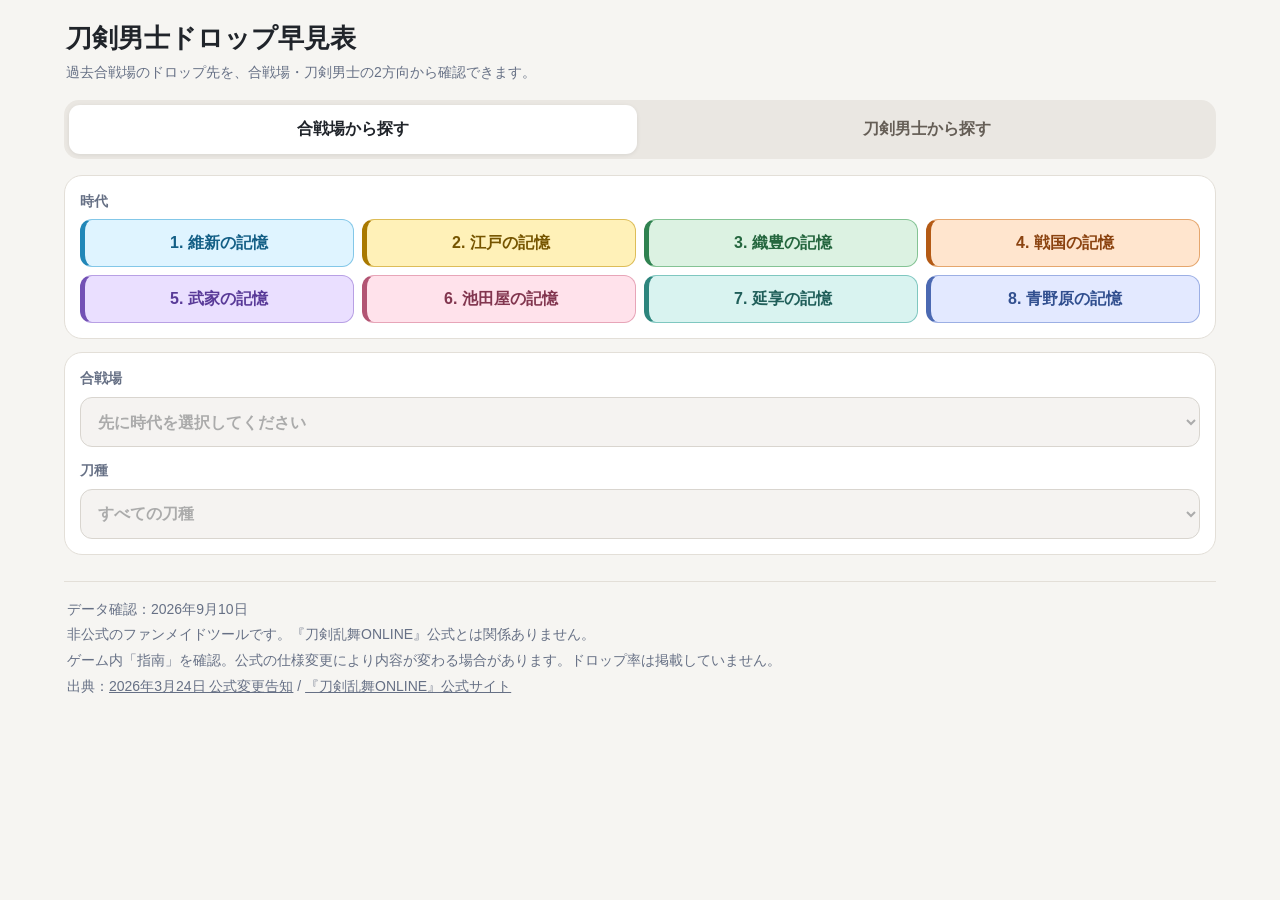
==== preview.html @ d41ab693 "公開版 preview.html を追加" ====
<!doctype html><html lang="ja"><head><meta charset="utf-8"><meta name="viewport" content="width=device-width,initial-scale=1">
<meta name="description" content="『刀剣乱舞ONLINE』過去合戦場の刀剣男士ドロップを確認する非公式ファンメイド早見表">
<title>刀剣男士ドロップ早見表</title><style>
:root{
  --bg:#f6f5f2;
  --panel:#ffffff;
  --text:#20242a;
  --muted:#667085;
  --line:#e3dfd8;
  --accent:#51473d;
  --soft:#efebe6;

  --normal-bg:#edf4f8;
  --normal-text:#24536d;
  --boss-bg:#f8eee8;
  --boss-text:#81452a;
  --kebiishi-bg:#efe5f6;
  --kebiishi-text:#663a7a;

  --radius:18px;
}

/* 合戦場 面別カラー */
.area-1{--area-bg:#dff4ff;--area-border:#83c7e8;--area-text:#145f86;--area-accent:#2187b8}
.area-2{--area-bg:#fff1b8;--area-border:#ddbd58;--area-text:#765500;--area-accent:#a97900}
.area-3{--area-bg:#dcf2e2;--area-border:#84c394;--area-text:#24663e;--area-accent:#2f8250}
.area-4{--area-bg:#ffe5ce;--area-border:#e5a66d;--area-text:#8b4310;--area-accent:#b45a15}
.area-5{--area-bg:#eadfff;--area-border:#b8a0e4;--area-text:#593a98;--area-accent:#7351b5}
.area-6{--area-bg:#ffe2eb;--area-border:#e7a5b8;--area-text:#82364f;--area-accent:#b25473}
.area-7{--area-bg:#d9f3f0;--area-border:#7fc7c0;--area-text:#205f5a;--area-accent:#2d857d}
.area-8{--area-bg:#e3e9ff;--area-border:#9cafe4;--area-text:#314f8f;--area-accent:#4b69b2}

*{box-sizing:border-box}
html{background:var(--bg)}
body{
  margin:0;
  background:var(--bg);
  color:var(--text);
  font-family:-apple-system,BlinkMacSystemFont,"Segoe UI","Hiragino Sans","Yu Gothic UI","Yu Gothic",Meiryo,sans-serif;
  font-size:16px;
  line-height:1.55;
}
button,select{font:inherit}
button{touch-action:manipulation}

.wrap{max-width:1180px;margin:0 auto;padding:18px 14px 48px}
header{padding:4px 2px 16px}
h1{font-size:1.65rem;line-height:1.25;margin:0 0 7px}
.sub{margin:0;color:var(--muted);font-size:14px}

.draft{
  margin:14px 0;
  padding:11px 13px;
  background:#fff5d9;
  color:#654d12;
  border-radius:13px;
  font-size:14px;
  font-weight:800;
}

.tabs{
  display:grid;
  grid-template-columns:1fr 1fr;
  gap:7px;
  background:#eae7e2;
  padding:5px;
  border-radius:15px;
  position:sticky;
  top:7px;
  z-index:10;
}
.tab{
  min-height:49px;
  border:0;
  border-radius:11px;
  background:transparent;
  color:#655e56;
  font-weight:900;
  cursor:pointer;
}
.tab.active{background:#fff;color:var(--text);box-shadow:0 1px 4px rgba(0,0,0,.08)}

.panel{display:none;margin-top:16px}
.panel.active{display:block}

.box{
  background:var(--panel);
  border:1px solid var(--line);
  border-radius:var(--radius);
  padding:15px;
  margin-bottom:13px;
}

.label{
  display:block;
  color:var(--muted);
  font-size:14px;
  font-weight:900;
  margin-bottom:7px;
}
.field+.field{margin-top:13px}

select{
  width:100%;
  min-height:50px;
  border:1px solid #c9c4bc;
  border-radius:12px;
  background:#fff;
  color:var(--text);
  padding:0 13px;
  font-size:16px;
  font-weight:750;
}
select:disabled{background:#f1efec;color:#888}
.battlefield-select[class*="area-"]{
  background:var(--area-bg);
  border-color:var(--area-border);
  color:var(--area-text);
  box-shadow:inset 4px 0 0 var(--area-accent);
}

.era-buttons{
  display:grid;
  grid-template-columns:repeat(4,minmax(0,1fr));
  gap:8px;
}
.era{
  min-height:48px;
  border:1px solid var(--area-border);
  border-left:5px solid var(--area-accent);
  border-radius:12px;
  background:var(--area-bg);
  color:var(--area-text);
  font-weight:900;
  cursor:pointer;
}
.era.active{
  outline:2px solid var(--area-accent);
  outline-offset:1px;
  box-shadow:0 2px 6px rgba(0,0,0,.10);
}

.result-title{
  display:flex;
  align-items:center;
  flex-wrap:wrap;
  gap:8px;
  font-size:18px;
  margin:0 0 10px;
}
.meta{display:flex;gap:6px;flex-wrap:wrap;margin-bottom:12px}

.pill,.tag,.battle-id{
  display:inline-flex;
  align-items:center;
  min-height:28px;
  padding:3px 9px;
  border-radius:999px;
  font-size:14px;
  font-weight:900;
}
.pill{background:var(--soft);color:#4e4841}
.tag.normal{background:var(--normal-bg);color:var(--normal-text)}
.tag.boss{background:var(--boss-bg);color:var(--boss-text)}
.tag.kebiishi{background:var(--kebiishi-bg);color:var(--kebiishi-text)}
.battle-id{
  background:var(--area-bg);
  border:1px solid var(--area-border);
  color:var(--area-text);
  line-height:1;
}

.area-panel{
  background:linear-gradient(180deg,var(--area-bg) 0,var(--area-bg) 54px,#fff 150px);
  border-color:var(--area-border);
  border-left:6px solid var(--area-accent);
}

.cards{
  display:grid;
  grid-template-columns:repeat(6,minmax(0,1fr));
  gap:8px;
}
.card{
  background:#fff;
  border:1px solid var(--line);
  border-radius:12px;
  padding:10px 11px;
  min-width:0;
}
.area-card{
  background:var(--area-bg);
  border-color:var(--area-border);
  border-left:5px solid var(--area-accent);
}
.card-head{display:block}
.name{
  font-size:15px;
  font-weight:900;
  line-height:1.35;
  overflow-wrap:anywhere;
}
.type{
  font-size:14px;
  color:var(--muted);
  margin-top:4px;
  white-space:normal;
  line-height:1.35;
}
.area-card .type{color:var(--area-text)}
.location-title{
  display:flex;
  align-items:flex-start;
  gap:7px;
}
.location-name{
  min-width:0;
  padding-top:2px;
}
.tags{display:flex;flex-wrap:wrap;gap:5px;margin-top:8px}

.empty{
  padding:22px 10px;
  text-align:center;
  color:var(--muted);
  background:#faf9f7;
  border-radius:13px;
  font-size:14px;
}

.kebiishi-box{
  margin-top:14px;
  border:1px solid #e0d5e7;
  border-radius:14px;
  overflow:hidden;
  background:#fbf9fc;
}
.kebiishi-toggle{
  width:100%;
  min-height:50px;
  border:0;
  background:#f3edf7;
  color:var(--kebiishi-text);
  padding:12px 14px;
  font-size:14px;
  font-weight:900;
  text-align:left;
  display:flex;
  justify-content:space-between;
  align-items:center;
  cursor:pointer;
}
.kebiishi-toggle::after{content:"＋";font-size:1.1rem}
.kebiishi-toggle[aria-expanded="true"]::after{content:"－"}
.kebiishi-content{display:none;padding:11px}
.kebiishi-content.open{display:block}
.quick-note{font-size:14px;color:var(--muted);margin:0 0 10px}

footer{
  border-top:1px solid var(--line);
  margin-top:26px;
  padding:17px 3px 0;
  color:var(--muted);
  font-size:14px;
}
footer a{color:inherit}
footer div+div{margin-top:4px}

@media(max-width:980px){
  .era-buttons{grid-template-columns:repeat(2,minmax(0,1fr))}
  .cards{grid-template-columns:repeat(4,minmax(0,1fr))}
}
@media(max-width:720px){
  .cards{grid-template-columns:repeat(3,minmax(0,1fr))}
}
@media(max-width:500px){
  .wrap{padding:13px 11px 36px}
  h1{font-size:1.42rem}
  .era-buttons{grid-template-columns:repeat(2,minmax(0,1fr))}
  .cards{grid-template-columns:repeat(2,minmax(0,1fr));gap:7px}
  .card{padding:9px}
  .name{font-size:14px}
  .type{font-size:14px}
}
</style></head><body>
<main class="wrap"><header><h1>刀剣男士ドロップ早見表</h1><p class="sub">過去合戦場のドロップ先を、合戦場・刀剣男士の2方向から確認できます。</p></header>
<nav class="tabs" aria-label="検索方法"><button class="tab active" type="button" data-tab="battle">合戦場から探す</button><button class="tab" type="button" data-tab="touken">刀剣男士から探す</button></nav>
<section id="battle" class="panel active"><div class="box"><span class="label">時代</span><div class="era-buttons" id="eraButtons"></div></div>
<div class="box"><div class="field"><label class="label" for="battlefieldSelect">合戦場</label><select id="battlefieldSelect" disabled><option>先に時代を選択してください</option></select></div>
<div class="field"><label class="label" for="battleType">刀種</label><select id="battleType" disabled><option value="">すべての刀種</option></select></div></div><div id="battleResult"></div></section>
<section id="touken" class="panel"><div class="box"><div class="field"><label class="label" for="toukenType">刀種</label><select id="toukenType"></select></div>
<div class="field"><label class="label" for="toukenSelect">刀剣男士</label><select id="toukenSelect"></select></div></div><div id="toukenResult"></div></section>
<footer><div id="verifiedAt">データ確認：2026年9月10日</div><div>非公式のファンメイドツールです。『刀剣乱舞ONLINE』公式とは関係ありません。</div>
<div>ゲーム内「指南」を確認。公式の仕様変更により内容が変わる場合があります。ドロップ率は掲載していません。</div>
<div>出典：<a href="https://www.toukenranbu.jp/game-topics/4798/" target="_blank" rel="noopener">2026年3月24日 公式変更告知</a> /
<a href="https://www.toukenranbu.jp/" target="_blank" rel="noopener">『刀剣乱舞ONLINE』公式サイト</a></div></footer></main><script>window.__EMBED_DATA__={
  "meta": {
    "version": "2026-03-24-release",
    "verifiedAt": "2026年9月10日",
    "status": "公開版",
    "notice": "2026年3月24日の変更後データをゲーム内「指南」で確認済みです。"
  },
  "eras": [
    {
      "id": 1,
      "name": "維新の記憶"
    },
    {
      "id": 2,
      "name": "江戸の記憶"
    },
    {
      "id": 3,
      "name": "織豊の記憶"
    },
    {
      "id": 4,
      "name": "戦国の記憶"
    },
    {
      "id": 5,
      "name": "武家の記憶"
    },
    {
      "id": 6,
      "name": "池田屋の記憶"
    },
    {
      "id": 7,
      "name": "延享の記憶"
    },
    {
      "id": 8,
      "name": "青野原の記憶"
    }
  ],
  "battlefields": [
    {
      "id": "1-1",
      "era": 1,
      "name": "函館",
      "kebiishiEligible": false
    },
    {
      "id": "1-2",
      "era": 1,
      "name": "会津",
      "kebiishiEligible": true
    },
    {
      "id": "1-3",
      "era": 1,
      "name": "宇都宮",
      "kebiishiEligible": true
    },
    {
      "id": "1-4",
      "era": 1,
      "name": "鳥羽",
      "kebiishiEligible": true
    },
    {
      "id": "2-1",
      "era": 2,
      "name": "鳥羽",
      "kebiishiEligible": true
    },
    {
      "id": "2-2",
      "era": 2,
      "name": "江戸",
      "kebiishiEligible": true
    },
    {
      "id": "2-3",
      "era": 2,
      "name": "江戸（元禄）",
      "kebiishiEligible": true
    },
    {
      "id": "2-4",
      "era": 2,
      "name": "大阪（大阪冬の陣）",
      "kebiishiEligible": true
    },
    {
      "id": "3-1",
      "era": 3,
      "name": "関ヶ原",
      "kebiishiEligible": true
    },
    {
      "id": "3-2",
      "era": 3,
      "name": "本能寺",
      "kebiishiEligible": true
    },
    {
      "id": "3-3",
      "era": 3,
      "name": "越前",
      "kebiishiEligible": true
    },
    {
      "id": "3-4",
      "era": 3,
      "name": "安土",
      "kebiishiEligible": true
    },
    {
      "id": "4-1",
      "era": 4,
      "name": "長篠",
      "kebiishiEligible": true
    },
    {
      "id": "4-2",
      "era": 4,
      "name": "三方ヶ原",
      "kebiishiEligible": true
    },
    {
      "id": "4-3",
      "era": 4,
      "name": "桶狭間",
      "kebiishiEligible": true
    },
    {
      "id": "4-4",
      "era": 4,
      "name": "京都（西陣）",
      "kebiishiEligible": true
    },
    {
      "id": "5-1",
      "era": 5,
      "name": "鎌倉（元弘の乱）",
      "kebiishiEligible": true
    },
    {
      "id": "5-2",
      "era": 5,
      "name": "博多湾（元寇）",
      "kebiishiEligible": true
    },
    {
      "id": "5-3",
      "era": 5,
      "name": "墨俣（承久の乱）",
      "kebiishiEligible": true
    },
    {
      "id": "5-4",
      "era": 5,
      "name": "厚樫山（阿津賀志山の戦い）",
      "kebiishiEligible": true
    },
    {
      "id": "6-1",
      "era": 6,
      "name": "京都（市中）",
      "kebiishiEligible": true
    },
    {
      "id": "6-2",
      "era": 6,
      "name": "京都（三条大橋）",
      "kebiishiEligible": true
    },
    {
      "id": "6-3",
      "era": 6,
      "name": "京都（池田屋二階）",
      "kebiishiEligible": true
    },
    {
      "id": "6-4",
      "era": 6,
      "name": "京都（池田屋一階）",
      "kebiishiEligible": true
    },
    {
      "id": "7-1",
      "era": 7,
      "name": "江戸（新橋）",
      "kebiishiEligible": true
    },
    {
      "id": "7-2",
      "era": 7,
      "name": "江戸（白金台）",
      "kebiishiEligible": true
    },
    {
      "id": "7-3",
      "era": 7,
      "name": "江戸（江戸城下）",
      "kebiishiEligible": true
    },
    {
      "id": "7-4",
      "era": 7,
      "name": "江戸（江戸城内）",
      "kebiishiEligible": true
    },
    {
      "id": "8-1",
      "era": 8,
      "name": "京都（阿弥陀ヶ峰）",
      "kebiishiEligible": true
    },
    {
      "id": "8-2",
      "era": 8,
      "name": "信濃（上田城）",
      "kebiishiEligible": true
    },
    {
      "id": "8-3",
      "era": 8,
      "name": "美濃（青野原）",
      "kebiishiEligible": true
    },
    {
      "id": "8-4",
      "era": 8,
      "name": "京都（五条）",
      "kebiishiEligible": true
    }
  ],
  "touken": [
    {
      "id": "t003",
      "album": 3,
      "name": "三日月宗近",
      "type": "太刀"
    },
    {
      "id": "t005",
      "album": 5,
      "name": "小狐丸",
      "type": "太刀"
    },
    {
      "id": "t007",
      "album": 7,
      "name": "石切丸",
      "type": "大太刀"
    },
    {
      "id": "t009",
      "album": 9,
      "name": "岩融",
      "type": "薙刀"
    },
    {
      "id": "t011",
      "album": 11,
      "name": "今剣",
      "type": "短刀"
    },
    {
      "id": "t013",
      "album": 13,
      "name": "大典太光世",
      "type": "太刀"
    },
    {
      "id": "t015",
      "album": 15,
      "name": "ソハヤノツルキ",
      "type": "太刀"
    },
    {
      "id": "t017",
      "album": 17,
      "name": "数珠丸恒次",
      "type": "太刀"
    },
    {
      "id": "t019",
      "album": 19,
      "name": "にっかり青江",
      "type": "脇差"
    },
    {
      "id": "t021",
      "album": 21,
      "name": "鬼丸国綱",
      "type": "太刀"
    },
    {
      "id": "t023",
      "album": 23,
      "name": "鳴狐",
      "type": "打刀"
    },
    {
      "id": "t025",
      "album": 25,
      "name": "一期一振",
      "type": "太刀"
    },
    {
      "id": "t027",
      "album": 27,
      "name": "鯰尾藤四郎",
      "type": "脇差"
    },
    {
      "id": "t029",
      "album": 29,
      "name": "骨喰藤四郎",
      "type": "脇差"
    },
    {
      "id": "t031",
      "album": 31,
      "name": "平野藤四郎",
      "type": "短刀"
    },
    {
      "id": "t033",
      "album": 33,
      "name": "厚藤四郎",
      "type": "短刀"
    },
    {
      "id": "t035",
      "album": 35,
      "name": "後藤藤四郎",
      "type": "短刀"
    },
    {
      "id": "t037",
      "album": 37,
      "name": "信濃藤四郎",
      "type": "短刀"
    },
    {
      "id": "t039",
      "album": 39,
      "name": "前田藤四郎",
      "type": "短刀"
    },
    {
      "id": "t041",
      "album": 41,
      "name": "秋田藤四郎",
      "type": "短刀"
    },
    {
      "id": "t043",
      "album": 43,
      "name": "博多藤四郎",
      "type": "短刀"
    },
    {
      "id": "t045",
      "album": 45,
      "name": "乱藤四郎",
      "type": "短刀"
    },
    {
      "id": "t047",
      "album": 47,
      "name": "五虎退",
      "type": "短刀"
    },
    {
      "id": "t049",
      "album": 49,
      "name": "薬研藤四郎",
      "type": "短刀"
    },
    {
      "id": "t051",
      "album": 51,
      "name": "包丁藤四郎",
      "type": "短刀"
    },
    {
      "id": "t053",
      "album": 53,
      "name": "大包平",
      "type": "太刀"
    },
    {
      "id": "t055",
      "album": 55,
      "name": "鶯丸",
      "type": "太刀"
    },
    {
      "id": "t057",
      "album": 57,
      "name": "明石国行",
      "type": "太刀"
    },
    {
      "id": "t059",
      "album": 59,
      "name": "蛍丸",
      "type": "大太刀"
    },
    {
      "id": "t061",
      "album": 61,
      "name": "愛染国俊",
      "type": "短刀"
    },
    {
      "id": "t063",
      "album": 63,
      "name": "千子村正",
      "type": "打刀"
    },
    {
      "id": "t065",
      "album": 65,
      "name": "蜻蛉切",
      "type": "槍"
    },
    {
      "id": "t067",
      "album": 67,
      "name": "物吉貞宗",
      "type": "脇差"
    },
    {
      "id": "t069",
      "album": 69,
      "name": "太鼓鐘貞宗",
      "type": "短刀"
    },
    {
      "id": "t071",
      "album": 71,
      "name": "亀甲貞宗",
      "type": "打刀"
    },
    {
      "id": "t073",
      "album": 73,
      "name": "燭台切光忠",
      "type": "太刀"
    },
    {
      "id": "t075",
      "album": 75,
      "name": "大般若長光",
      "type": "太刀"
    },
    {
      "id": "t077",
      "album": 77,
      "name": "小竜景光",
      "type": "太刀"
    },
    {
      "id": "t079",
      "album": 79,
      "name": "江雪左文字",
      "type": "太刀"
    },
    {
      "id": "t081",
      "album": 81,
      "name": "宗三左文字",
      "type": "打刀"
    },
    {
      "id": "t083",
      "album": 83,
      "name": "小夜左文字",
      "type": "短刀"
    },
    {
      "id": "t085",
      "album": 85,
      "name": "加州清光",
      "type": "打刀"
    },
    {
      "id": "t087",
      "album": 87,
      "name": "大和守安定",
      "type": "打刀"
    },
    {
      "id": "t089",
      "album": 89,
      "name": "歌仙兼定",
      "type": "打刀"
    },
    {
      "id": "t091",
      "album": 91,
      "name": "和泉守兼定",
      "type": "打刀"
    },
    {
      "id": "t093",
      "album": 93,
      "name": "陸奥守吉行",
      "type": "打刀"
    },
    {
      "id": "t095",
      "album": 95,
      "name": "山姥切国広",
      "type": "打刀"
    },
    {
      "id": "t097",
      "album": 97,
      "name": "山伏国広",
      "type": "太刀"
    },
    {
      "id": "t099",
      "album": 99,
      "name": "堀川国広",
      "type": "脇差"
    },
    {
      "id": "t101",
      "album": 101,
      "name": "蜂須賀虎徹",
      "type": "打刀"
    },
    {
      "id": "t103",
      "album": 103,
      "name": "浦島虎徹",
      "type": "脇差"
    },
    {
      "id": "t105",
      "album": 105,
      "name": "長曽祢虎徹",
      "type": "打刀"
    },
    {
      "id": "t107",
      "album": 107,
      "name": "髭切",
      "type": "太刀"
    },
    {
      "id": "t112",
      "album": 112,
      "name": "膝丸",
      "type": "太刀"
    },
    {
      "id": "t116",
      "album": 116,
      "name": "大倶利伽羅",
      "type": "打刀"
    },
    {
      "id": "t118",
      "album": 118,
      "name": "へし切長谷部",
      "type": "打刀"
    },
    {
      "id": "t120",
      "album": 120,
      "name": "不動行光",
      "type": "短刀"
    },
    {
      "id": "t122",
      "album": 122,
      "name": "獅子王",
      "type": "太刀"
    },
    {
      "id": "t124",
      "album": 124,
      "name": "小烏丸",
      "type": "太刀"
    },
    {
      "id": "t128",
      "album": 128,
      "name": "同田貫正国",
      "type": "打刀"
    },
    {
      "id": "t130",
      "album": 130,
      "name": "鶴丸国永",
      "type": "太刀"
    },
    {
      "id": "t132",
      "album": 132,
      "name": "太郎太刀",
      "type": "大太刀"
    },
    {
      "id": "t134",
      "album": 134,
      "name": "次郎太刀",
      "type": "大太刀"
    },
    {
      "id": "t136",
      "album": 136,
      "name": "日本号",
      "type": "槍"
    },
    {
      "id": "t138",
      "album": 138,
      "name": "御手杵",
      "type": "槍"
    },
    {
      "id": "t140",
      "album": 140,
      "name": "巴形薙刀",
      "type": "薙刀"
    },
    {
      "id": "t142",
      "album": 142,
      "name": "毛利藤四郎",
      "type": "短刀"
    },
    {
      "id": "t144",
      "album": 144,
      "name": "篭手切江",
      "type": "脇差"
    },
    {
      "id": "t146",
      "album": 146,
      "name": "謙信景光",
      "type": "短刀"
    },
    {
      "id": "t148",
      "album": 148,
      "name": "小豆長光",
      "type": "太刀"
    },
    {
      "id": "t150",
      "album": 150,
      "name": "日向正宗",
      "type": "短刀"
    },
    {
      "id": "t152",
      "album": 152,
      "name": "静形薙刀",
      "type": "薙刀"
    },
    {
      "id": "t154",
      "album": 154,
      "name": "南泉一文字",
      "type": "打刀"
    },
    {
      "id": "t156",
      "album": 156,
      "name": "千代金丸",
      "type": "太刀"
    },
    {
      "id": "t160",
      "album": 160,
      "name": "豊前江",
      "type": "打刀"
    },
    {
      "id": "t162",
      "album": 162,
      "name": "祢々切丸",
      "type": "大太刀"
    },
    {
      "id": "t170",
      "album": 170,
      "name": "北谷菜切",
      "type": "短刀"
    },
    {
      "id": "t172",
      "album": 172,
      "name": "桑名江",
      "type": "打刀"
    },
    {
      "id": "t178",
      "album": 178,
      "name": "松井江",
      "type": "打刀"
    },
    {
      "id": "t180",
      "album": 180,
      "name": "山鳥毛",
      "type": "太刀"
    },
    {
      "id": "t186",
      "album": 186,
      "name": "治金丸",
      "type": "脇差"
    },
    {
      "id": "t188",
      "album": 188,
      "name": "日光一文字",
      "type": "太刀"
    },
    {
      "id": "t190",
      "album": 190,
      "name": "太閤左文字",
      "type": "短刀"
    },
    {
      "id": "t194",
      "album": 194,
      "name": "大千鳥十文字槍",
      "type": "槍"
    },
    {
      "id": "t196",
      "album": 196,
      "name": "泛塵",
      "type": "脇差"
    },
    {
      "id": "t202",
      "album": 202,
      "name": "姫鶴一文字",
      "type": "太刀"
    }
  ],
  "drops": [
    {
      "battlefieldId": "1-1",
      "toukenId": "t039",
      "normal": true,
      "boss": true
    },
    {
      "battlefieldId": "1-1",
      "toukenId": "t041",
      "normal": true,
      "boss": true
    },
    {
      "battlefieldId": "1-1",
      "toukenId": "t045",
      "normal": true,
      "boss": true
    },
    {
      "battlefieldId": "1-1",
      "toukenId": "t047",
      "normal": true,
      "boss": true
    },
    {
      "battlefieldId": "1-1",
      "toukenId": "t049",
      "normal": true,
      "boss": true
    },
    {
      "battlefieldId": "1-1",
      "toukenId": "t061",
      "normal": true,
      "boss": true
    },
    {
      "battlefieldId": "1-1",
      "toukenId": "t083",
      "normal": true,
      "boss": true
    },
    {
      "battlefieldId": "1-1",
      "toukenId": "t085",
      "normal": false,
      "boss": true
    },
    {
      "battlefieldId": "1-1",
      "toukenId": "t089",
      "normal": false,
      "boss": true
    },
    {
      "battlefieldId": "1-1",
      "toukenId": "t093",
      "normal": false,
      "boss": true
    },
    {
      "battlefieldId": "1-1",
      "toukenId": "t095",
      "normal": false,
      "boss": true
    },
    {
      "battlefieldId": "1-1",
      "toukenId": "t101",
      "normal": false,
      "boss": true
    },
    {
      "battlefieldId": "1-2",
      "toukenId": "t011",
      "normal": true,
      "boss": true
    },
    {
      "battlefieldId": "1-2",
      "toukenId": "t019",
      "normal": false,
      "boss": true
    },
    {
      "battlefieldId": "1-2",
      "toukenId": "t027",
      "normal": false,
      "boss": true
    },
    {
      "battlefieldId": "1-2",
      "toukenId": "t029",
      "normal": false,
      "boss": true
    },
    {
      "battlefieldId": "1-2",
      "toukenId": "t031",
      "normal": true,
      "boss": true
    },
    {
      "battlefieldId": "1-2",
      "toukenId": "t039",
      "normal": true,
      "boss": true
    },
    {
      "battlefieldId": "1-2",
      "toukenId": "t041",
      "normal": true,
      "boss": true
    },
    {
      "battlefieldId": "1-2",
      "toukenId": "t045",
      "normal": true,
      "boss": true
    },
    {
      "battlefieldId": "1-2",
      "toukenId": "t047",
      "normal": true,
      "boss": true
    },
    {
      "battlefieldId": "1-2",
      "toukenId": "t049",
      "normal": true,
      "boss": true
    },
    {
      "battlefieldId": "1-2",
      "toukenId": "t061",
      "normal": true,
      "boss": true
    },
    {
      "battlefieldId": "1-2",
      "toukenId": "t083",
      "normal": true,
      "boss": true
    },
    {
      "battlefieldId": "1-2",
      "toukenId": "t085",
      "normal": false,
      "boss": true
    },
    {
      "battlefieldId": "1-2",
      "toukenId": "t087",
      "normal": false,
      "boss": true
    },
    {
      "battlefieldId": "1-2",
      "toukenId": "t089",
      "normal": false,
      "boss": true
    },
    {
      "battlefieldId": "1-2",
      "toukenId": "t093",
      "normal": false,
      "boss": true
    },
    {
      "battlefieldId": "1-2",
      "toukenId": "t095",
      "normal": false,
      "boss": true
    },
    {
      "battlefieldId": "1-2",
      "toukenId": "t099",
      "normal": false,
      "boss": true
    },
    {
      "battlefieldId": "1-2",
      "toukenId": "t101",
      "normal": false,
      "boss": true
    },
    {
      "battlefieldId": "1-2",
      "toukenId": "t128",
      "normal": false,
      "boss": true
    },
    {
      "battlefieldId": "1-3",
      "toukenId": "t011",
      "normal": true,
      "boss": true
    },
    {
      "battlefieldId": "1-3",
      "toukenId": "t019",
      "normal": false,
      "boss": true
    },
    {
      "battlefieldId": "1-3",
      "toukenId": "t027",
      "normal": false,
      "boss": true
    },
    {
      "battlefieldId": "1-3",
      "toukenId": "t029",
      "normal": false,
      "boss": true
    },
    {
      "battlefieldId": "1-3",
      "toukenId": "t031",
      "normal": true,
      "boss": true
    },
    {
      "battlefieldId": "1-3",
      "toukenId": "t039",
      "normal": true,
      "boss": true
    },
    {
      "battlefieldId": "1-3",
      "toukenId": "t041",
      "normal": true,
      "boss": true
    },
    {
      "battlefieldId": "1-3",
      "toukenId": "t045",
      "normal": true,
      "boss": true
    },
    {
      "battlefieldId": "1-3",
      "toukenId": "t047",
      "normal": true,
      "boss": true
    },
    {
      "battlefieldId": "1-3",
      "toukenId": "t049",
      "normal": true,
      "boss": true
    },
    {
      "battlefieldId": "1-3",
      "toukenId": "t061",
      "normal": true,
      "boss": true
    },
    {
      "battlefieldId": "1-3",
      "toukenId": "t083",
      "normal": true,
      "boss": true
    },
    {
      "battlefieldId": "1-3",
      "toukenId": "t085",
      "normal": false,
      "boss": true
    },
    {
      "battlefieldId": "1-3",
      "toukenId": "t087",
      "normal": false,
      "boss": true
    },
    {
      "battlefieldId": "1-3",
      "toukenId": "t089",
      "normal": false,
      "boss": true
    },
    {
      "battlefieldId": "1-3",
      "toukenId": "t093",
      "normal": false,
      "boss": true
    },
    {
      "battlefieldId": "1-3",
      "toukenId": "t095",
      "normal": false,
      "boss": true
    },
    {
      "battlefieldId": "1-3",
      "toukenId": "t099",
      "normal": false,
      "boss": true
    },
    {
      "battlefieldId": "1-3",
      "toukenId": "t101",
      "normal": false,
      "boss": true
    },
    {
      "battlefieldId": "1-3",
      "toukenId": "t128",
      "normal": false,
      "boss": true
    },
    {
      "battlefieldId": "1-4",
      "toukenId": "t011",
      "normal": true,
      "boss": true
    },
    {
      "battlefieldId": "1-4",
      "toukenId": "t019",
      "normal": false,
      "boss": true
    },
    {
      "battlefieldId": "1-4",
      "toukenId": "t027",
      "normal": false,
      "boss": true
    },
    {
      "battlefieldId": "1-4",
      "toukenId": "t029",
      "normal": false,
      "boss": true
    },
    {
      "battlefieldId": "1-4",
      "toukenId": "t031",
      "normal": true,
      "boss": true
    },
    {
      "battlefieldId": "1-4",
      "toukenId": "t033",
      "normal": true,
      "boss": true
    },
    {
      "battlefieldId": "1-4",
      "toukenId": "t039",
      "normal": true,
      "boss": true
    },
    {
      "battlefieldId": "1-4",
      "toukenId": "t041",
      "normal": true,
      "boss": true
    },
    {
      "battlefieldId": "1-4",
      "toukenId": "t045",
      "normal": true,
      "boss": true
    },
    {
      "battlefieldId": "1-4",
      "toukenId": "t047",
      "normal": true,
      "boss": true
    },
    {
      "battlefieldId": "1-4",
      "toukenId": "t049",
      "normal": true,
      "boss": true
    },
    {
      "battlefieldId": "1-4",
      "toukenId": "t061",
      "normal": true,
      "boss": true
    },
    {
      "battlefieldId": "1-4",
      "toukenId": "t083",
      "normal": true,
      "boss": true
    },
    {
      "battlefieldId": "1-4",
      "toukenId": "t085",
      "normal": false,
      "boss": true
    },
    {
      "battlefieldId": "1-4",
      "toukenId": "t087",
      "normal": false,
      "boss": true
    },
    {
      "battlefieldId": "1-4",
      "toukenId": "t089",
      "normal": false,
      "boss": true
    },
    {
      "battlefieldId": "1-4",
      "toukenId": "t093",
      "normal": false,
      "boss": true
    },
    {
      "battlefieldId": "1-4",
      "toukenId": "t095",
      "normal": false,
      "boss": true
    },
    {
      "battlefieldId": "1-4",
      "toukenId": "t099",
      "normal": false,
      "boss": true
    },
    {
      "battlefieldId": "1-4",
      "toukenId": "t101",
      "normal": false,
      "boss": true
    },
    {
      "battlefieldId": "1-4",
      "toukenId": "t116",
      "normal": false,
      "boss": true
    },
    {
      "battlefieldId": "1-4",
      "toukenId": "t128",
      "normal": false,
      "boss": true
    },
    {
      "battlefieldId": "2-1",
      "toukenId": "t011",
      "normal": true,
      "boss": true
    },
    {
      "battlefieldId": "2-1",
      "toukenId": "t019",
      "normal": true,
      "boss": true
    },
    {
      "battlefieldId": "2-1",
      "toukenId": "t023",
      "normal": false,
      "boss": true
    },
    {
      "battlefieldId": "2-1",
      "toukenId": "t027",
      "normal": true,
      "boss": true
    },
    {
      "battlefieldId": "2-1",
      "toukenId": "t029",
      "normal": true,
      "boss": true
    },
    {
      "battlefieldId": "2-1",
      "toukenId": "t031",
      "normal": true,
      "boss": true
    },
    {
      "battlefieldId": "2-1",
      "toukenId": "t033",
      "normal": true,
      "boss": true
    },
    {
      "battlefieldId": "2-1",
      "toukenId": "t035",
      "normal": false,
      "boss": true
    },
    {
      "battlefieldId": "2-1",
      "toukenId": "t037",
      "normal": false,
      "boss": true
    },
    {
      "battlefieldId": "2-1",
      "toukenId": "t039",
      "normal": true,
      "boss": false
    },
    {
      "battlefieldId": "2-1",
      "toukenId": "t041",
      "normal": true,
      "boss": false
    },
    {
      "battlefieldId": "2-1",
      "toukenId": "t045",
      "normal": true,
      "boss": false
    },
    {
      "battlefieldId": "2-1",
      "toukenId": "t047",
      "normal": true,
      "boss": false
    },
    {
      "battlefieldId": "2-1",
      "toukenId": "t049",
      "normal": true,
      "boss": false
    },
    {
      "battlefieldId": "2-1",
      "toukenId": "t061",
      "normal": true,
      "boss": false
    },
    {
      "battlefieldId": "2-1",
      "toukenId": "t081",
      "normal": false,
      "boss": true
    },
    {
      "battlefieldId": "2-1",
      "toukenId": "t083",
      "normal": true,
      "boss": false
    },
    {
      "battlefieldId": "2-1",
      "toukenId": "t085",
      "normal": true,
      "boss": true
    },
    {
      "battlefieldId": "2-1",
      "toukenId": "t087",
      "normal": false,
      "boss": true
    },
    {
      "battlefieldId": "2-1",
      "toukenId": "t089",
      "normal": true,
      "boss": true
    },
    {
      "battlefieldId": "2-1",
      "toukenId": "t093",
      "normal": true,
      "boss": true
    },
    {
      "battlefieldId": "2-1",
      "toukenId": "t095",
      "normal": true,
      "boss": true
    },
    {
      "battlefieldId": "2-1",
      "toukenId": "t099",
      "normal": false,
      "boss": true
    },
    {
      "battlefieldId": "2-1",
      "toukenId": "t101",
      "normal": true,
      "boss": true
    },
    {
      "battlefieldId": "2-1",
      "toukenId": "t116",
      "normal": false,
      "boss": true
    },
    {
      "battlefieldId": "2-1",
      "toukenId": "t128",
      "normal": false,
      "boss": true
    },
    {
      "battlefieldId": "2-1",
      "toukenId": "t132",
      "normal": false,
      "boss": true
    },
    {
      "battlefieldId": "2-1",
      "toukenId": "t134",
      "normal": false,
      "boss": true
    },
    {
      "battlefieldId": "2-2",
      "toukenId": "t011",
      "normal": true,
      "boss": true
    },
    {
      "battlefieldId": "2-2",
      "toukenId": "t019",
      "normal": true,
      "boss": true
    },
    {
      "battlefieldId": "2-2",
      "toukenId": "t023",
      "normal": false,
      "boss": true
    },
    {
      "battlefieldId": "2-2",
      "toukenId": "t027",
      "normal": true,
      "boss": true
    },
    {
      "battlefieldId": "2-2",
      "toukenId": "t029",
      "normal": true,
      "boss": true
    },
    {
      "battlefieldId": "2-2",
      "toukenId": "t031",
      "normal": true,
      "boss": true
    },
    {
      "battlefieldId": "2-2",
      "toukenId": "t033",
      "normal": true,
      "boss": true
    },
    {
      "battlefieldId": "2-2",
      "toukenId": "t035",
      "normal": false,
      "boss": true
    },
    {
      "battlefieldId": "2-2",
      "toukenId": "t037",
      "normal": false,
      "boss": true
    },
    {
      "battlefieldId": "2-2",
      "toukenId": "t039",
      "normal": true,
      "boss": false
    },
    {
      "battlefieldId": "2-2",
      "toukenId": "t041",
      "normal": true,
      "boss": false
    },
    {
      "battlefieldId": "2-2",
      "toukenId": "t045",
      "normal": true,
      "boss": false
    },
    {
      "battlefieldId": "2-2",
      "toukenId": "t047",
      "normal": true,
      "boss": false
    },
    {
      "battlefieldId": "2-2",
      "toukenId": "t049",
      "normal": true,
      "boss": false
    },
    {
      "battlefieldId": "2-2",
      "toukenId": "t061",
      "normal": true,
      "boss": false
    },
    {
      "battlefieldId": "2-2",
      "toukenId": "t081",
      "normal": false,
      "boss": true
    },
    {
      "battlefieldId": "2-2",
      "toukenId": "t083",
      "normal": true,
      "boss": false
    },
    {
      "battlefieldId": "2-2",
      "toukenId": "t085",
      "normal": true,
      "boss": true
    },
    {
      "battlefieldId": "2-2",
      "toukenId": "t087",
      "normal": false,
      "boss": true
    },
    {
      "battlefieldId": "2-2",
      "toukenId": "t089",
      "normal": true,
      "boss": true
    },
    {
      "battlefieldId": "2-2",
      "toukenId": "t093",
      "normal": true,
      "boss": true
    },
    {
      "battlefieldId": "2-2",
      "toukenId": "t095",
      "normal": true,
      "boss": true
    },
    {
      "battlefieldId": "2-2",
      "toukenId": "t099",
      "normal": false,
      "boss": true
    },
    {
      "battlefieldId": "2-2",
      "toukenId": "t101",
      "normal": true,
      "boss": true
    },
    {
      "battlefieldId": "2-2",
      "toukenId": "t116",
      "normal": false,
      "boss": true
    },
    {
      "battlefieldId": "2-2",
      "toukenId": "t128",
      "normal": false,
      "boss": true
    },
    {
      "battlefieldId": "2-2",
      "toukenId": "t144",
      "normal": true,
      "boss": true
    },
    {
      "battlefieldId": "2-2",
      "toukenId": "t150",
      "normal": false,
      "boss": true
    },
    {
      "battlefieldId": "2-3",
      "toukenId": "t011",
      "normal": true,
      "boss": false
    },
    {
      "battlefieldId": "2-3",
      "toukenId": "t019",
      "normal": true,
      "boss": true
    },
    {
      "battlefieldId": "2-3",
      "toukenId": "t023",
      "normal": false,
      "boss": true
    },
    {
      "battlefieldId": "2-3",
      "toukenId": "t027",
      "normal": true,
      "boss": true
    },
    {
      "battlefieldId": "2-3",
      "toukenId": "t029",
      "normal": true,
      "boss": true
    },
    {
      "battlefieldId": "2-3",
      "toukenId": "t031",
      "normal": true,
      "boss": false
    },
    {
      "battlefieldId": "2-3",
      "toukenId": "t033",
      "normal": true,
      "boss": false
    },
    {
      "battlefieldId": "2-3",
      "toukenId": "t035",
      "normal": false,
      "boss": true
    },
    {
      "battlefieldId": "2-3",
      "toukenId": "t037",
      "normal": false,
      "boss": true
    },
    {
      "battlefieldId": "2-3",
      "toukenId": "t039",
      "normal": true,
      "boss": false
    },
    {
      "battlefieldId": "2-3",
      "toukenId": "t041",
      "normal": true,
      "boss": false
    },
    {
      "battlefieldId": "2-3",
      "toukenId": "t043",
      "normal": true,
      "boss": true
    },
    {
      "battlefieldId": "2-3",
      "toukenId": "t045",
      "normal": true,
      "boss": false
    },
    {
      "battlefieldId": "2-3",
      "toukenId": "t047",
      "normal": true,
      "boss": false
    },
    {
      "battlefieldId": "2-3",
      "toukenId": "t049",
      "normal": true,
      "boss": false
    },
    {
      "battlefieldId": "2-3",
      "toukenId": "t051",
      "normal": true,
      "boss": true
    },
    {
      "battlefieldId": "2-3",
      "toukenId": "t053",
      "normal": false,
      "boss": true
    },
    {
      "battlefieldId": "2-3",
      "toukenId": "t061",
      "normal": true,
      "boss": false
    },
    {
      "battlefieldId": "2-3",
      "toukenId": "t081",
      "normal": false,
      "boss": true
    },
    {
      "battlefieldId": "2-3",
      "toukenId": "t083",
      "normal": true,
      "boss": false
    },
    {
      "battlefieldId": "2-3",
      "toukenId": "t085",
      "normal": true,
      "boss": true
    },
    {
      "battlefieldId": "2-3",
      "toukenId": "t087",
      "normal": false,
      "boss": true
    },
    {
      "battlefieldId": "2-3",
      "toukenId": "t089",
      "normal": true,
      "boss": true
    },
    {
      "battlefieldId": "2-3",
      "toukenId": "t093",
      "normal": true,
      "boss": true
    },
    {
      "battlefieldId": "2-3",
      "toukenId": "t095",
      "normal": true,
      "boss": true
    },
    {
      "battlefieldId": "2-3",
      "toukenId": "t099",
      "normal": false,
      "boss": true
    },
    {
      "battlefieldId": "2-3",
      "toukenId": "t101",
      "normal": true,
      "boss": true
    },
    {
      "battlefieldId": "2-3",
      "toukenId": "t116",
      "normal": false,
      "boss": true
    },
    {
      "battlefieldId": "2-3",
      "toukenId": "t128",
      "normal": false,
      "boss": true
    },
    {
      "battlefieldId": "2-3",
      "toukenId": "t144",
      "normal": true,
      "boss": true
    },
    {
      "battlefieldId": "2-4",
      "toukenId": "t011",
      "normal": true,
      "boss": false
    },
    {
      "battlefieldId": "2-4",
      "toukenId": "t019",
      "normal": true,
      "boss": false
    },
    {
      "battlefieldId": "2-4",
      "toukenId": "t023",
      "normal": false,
      "boss": true
    },
    {
      "battlefieldId": "2-4",
      "toukenId": "t027",
      "normal": true,
      "boss": true
    },
    {
      "battlefieldId": "2-4",
      "toukenId": "t029",
      "normal": true,
      "boss": true
    },
    {
      "battlefieldId": "2-4",
      "toukenId": "t031",
      "normal": true,
      "boss": false
    },
    {
      "battlefieldId": "2-4",
      "toukenId": "t033",
      "normal": true,
      "boss": false
    },
    {
      "battlefieldId": "2-4",
      "toukenId": "t035",
      "normal": false,
      "boss": true
    },
    {
      "battlefieldId": "2-4",
      "toukenId": "t037",
      "normal": false,
      "boss": true
    },
    {
      "battlefieldId": "2-4",
      "toukenId": "t039",
      "normal": true,
      "boss": false
    },
    {
      "battlefieldId": "2-4",
      "toukenId": "t041",
      "normal": true,
      "boss": false
    },
    {
      "battlefieldId": "2-4",
      "toukenId": "t043",
      "normal": true,
      "boss": true
    },
    {
      "battlefieldId": "2-4",
      "toukenId": "t045",
      "normal": true,
      "boss": false
    },
    {
      "battlefieldId": "2-4",
      "toukenId": "t047",
      "normal": true,
      "boss": false
    },
    {
      "battlefieldId": "2-4",
      "toukenId": "t049",
      "normal": true,
      "boss": false
    },
    {
      "battlefieldId": "2-4",
      "toukenId": "t051",
      "normal": true,
      "boss": true
    },
    {
      "battlefieldId": "2-4",
      "toukenId": "t061",
      "normal": true,
      "boss": false
    },
    {
      "battlefieldId": "2-4",
      "toukenId": "t063",
      "normal": false,
      "boss": true
    },
    {
      "battlefieldId": "2-4",
      "toukenId": "t081",
      "normal": false,
      "boss": true
    },
    {
      "battlefieldId": "2-4",
      "toukenId": "t083",
      "normal": true,
      "boss": false
    },
    {
      "battlefieldId": "2-4",
      "toukenId": "t085",
      "normal": true,
      "boss": true
    },
    {
      "battlefieldId": "2-4",
      "toukenId": "t087",
      "normal": false,
      "boss": true
    },
    {
      "battlefieldId": "2-4",
      "toukenId": "t089",
      "normal": true,
      "boss": true
    },
    {
      "battlefieldId": "2-4",
      "toukenId": "t091",
      "normal": false,
      "boss": true
    },
    {
      "battlefieldId": "2-4",
      "toukenId": "t093",
      "normal": true,
      "boss": true
    },
    {
      "battlefieldId": "2-4",
      "toukenId": "t095",
      "normal": true,
      "boss": true
    },
    {
      "battlefieldId": "2-4",
      "toukenId": "t099",
      "normal": false,
      "boss": true
    },
    {
      "battlefieldId": "2-4",
      "toukenId": "t101",
      "normal": true,
      "boss": true
    },
    {
      "battlefieldId": "2-4",
      "toukenId": "t116",
      "normal": false,
      "boss": true
    },
    {
      "battlefieldId": "2-4",
      "toukenId": "t128",
      "normal": false,
      "boss": true
    },
    {
      "battlefieldId": "2-4",
      "toukenId": "t142",
      "normal": false,
      "boss": true
    },
    {
      "battlefieldId": "2-4",
      "toukenId": "t196",
      "normal": false,
      "boss": true
    },
    {
      "battlefieldId": "3-1",
      "toukenId": "t011",
      "normal": true,
      "boss": false
    },
    {
      "battlefieldId": "3-1",
      "toukenId": "t019",
      "normal": true,
      "boss": false
    },
    {
      "battlefieldId": "3-1",
      "toukenId": "t023",
      "normal": false,
      "boss": true
    },
    {
      "battlefieldId": "3-1",
      "toukenId": "t027",
      "normal": true,
      "boss": true
    },
    {
      "battlefieldId": "3-1",
      "toukenId": "t029",
      "normal": true,
      "boss": true
    },
    {
      "battlefieldId": "3-1",
      "toukenId": "t031",
      "normal": true,
      "boss": false
    },
    {
      "battlefieldId": "3-1",
      "toukenId": "t033",
      "normal": true,
      "boss": false
    },
    {
      "battlefieldId": "3-1",
      "toukenId": "t035",
      "normal": true,
      "boss": true
    },
    {
      "battlefieldId": "3-1",
      "toukenId": "t037",
      "normal": true,
      "boss": true
    },
    {
      "battlefieldId": "3-1",
      "toukenId": "t039",
      "normal": true,
      "boss": false
    },
    {
      "battlefieldId": "3-1",
      "toukenId": "t041",
      "normal": true,
      "boss": false
    },
    {
      "battlefieldId": "3-1",
      "toukenId": "t043",
      "normal": true,
      "boss": true
    },
    {
      "battlefieldId": "3-1",
      "toukenId": "t045",
      "normal": true,
      "boss": false
    },
    {
      "battlefieldId": "3-1",
      "toukenId": "t047",
      "normal": true,
      "boss": false
    },
    {
      "battlefieldId": "3-1",
      "toukenId": "t049",
      "normal": true,
      "boss": false
    },
    {
      "battlefieldId": "3-1",
      "toukenId": "t051",
      "normal": true,
      "boss": true
    },
    {
      "battlefieldId": "3-1",
      "toukenId": "t061",
      "normal": true,
      "boss": false
    },
    {
      "battlefieldId": "3-1",
      "toukenId": "t063",
      "normal": false,
      "boss": true
    },
    {
      "battlefieldId": "3-1",
      "toukenId": "t081",
      "normal": false,
      "boss": true
    },
    {
      "battlefieldId": "3-1",
      "toukenId": "t083",
      "normal": true,
      "boss": false
    },
    {
      "battlefieldId": "3-1",
      "toukenId": "t085",
      "normal": true,
      "boss": true
    },
    {
      "battlefieldId": "3-1",
      "toukenId": "t087",
      "normal": false,
      "boss": true
    },
    {
      "battlefieldId": "3-1",
      "toukenId": "t089",
      "normal": true,
      "boss": true
    },
    {
      "battlefieldId": "3-1",
      "toukenId": "t091",
      "normal": false,
      "boss": true
    },
    {
      "battlefieldId": "3-1",
      "toukenId": "t093",
      "normal": true,
      "boss": true
    },
    {
      "battlefieldId": "3-1",
      "toukenId": "t095",
      "normal": true,
      "boss": true
    },
    {
      "battlefieldId": "3-1",
      "toukenId": "t097",
      "normal": false,
      "boss": true
    },
    {
      "battlefieldId": "3-1",
      "toukenId": "t099",
      "normal": true,
      "boss": true
    },
    {
      "battlefieldId": "3-1",
      "toukenId": "t101",
      "normal": true,
      "boss": true
    },
    {
      "battlefieldId": "3-1",
      "toukenId": "t116",
      "normal": false,
      "boss": true
    },
    {
      "battlefieldId": "3-1",
      "toukenId": "t120",
      "normal": false,
      "boss": true
    },
    {
      "battlefieldId": "3-1",
      "toukenId": "t122",
      "normal": false,
      "boss": true
    },
    {
      "battlefieldId": "3-1",
      "toukenId": "t128",
      "normal": false,
      "boss": true
    },
    {
      "battlefieldId": "3-1",
      "toukenId": "t142",
      "normal": true,
      "boss": true
    },
    {
      "battlefieldId": "3-1",
      "toukenId": "t160",
      "normal": false,
      "boss": true
    },
    {
      "battlefieldId": "3-2",
      "toukenId": "t011",
      "normal": true,
      "boss": false
    },
    {
      "battlefieldId": "3-2",
      "toukenId": "t019",
      "normal": true,
      "boss": false
    },
    {
      "battlefieldId": "3-2",
      "toukenId": "t023",
      "normal": false,
      "boss": true
    },
    {
      "battlefieldId": "3-2",
      "toukenId": "t027",
      "normal": true,
      "boss": true
    },
    {
      "battlefieldId": "3-2",
      "toukenId": "t029",
      "normal": true,
      "boss": true
    },
    {
      "battlefieldId": "3-2",
      "toukenId": "t031",
      "normal": true,
      "boss": false
    },
    {
      "battlefieldId": "3-2",
      "toukenId": "t033",
      "normal": true,
      "boss": false
    },
    {
      "battlefieldId": "3-2",
      "toukenId": "t035",
      "normal": true,
      "boss": true
    },
    {
      "battlefieldId": "3-2",
      "toukenId": "t037",
      "normal": true,
      "boss": true
    },
    {
      "battlefieldId": "3-2",
      "toukenId": "t039",
      "normal": true,
      "boss": false
    },
    {
      "battlefieldId": "3-2",
      "toukenId": "t041",
      "normal": true,
      "boss": false
    },
    {
      "battlefieldId": "3-2",
      "toukenId": "t043",
      "normal": true,
      "boss": true
    },
    {
      "battlefieldId": "3-2",
      "toukenId": "t045",
      "normal": true,
      "boss": false
    },
    {
      "battlefieldId": "3-2",
      "toukenId": "t047",
      "normal": true,
      "boss": false
    },
    {
      "battlefieldId": "3-2",
      "toukenId": "t049",
      "normal": true,
      "boss": false
    },
    {
      "battlefieldId": "3-2",
      "toukenId": "t051",
      "normal": true,
      "boss": true
    },
    {
      "battlefieldId": "3-2",
      "toukenId": "t061",
      "normal": true,
      "boss": false
    },
    {
      "battlefieldId": "3-2",
      "toukenId": "t063",
      "normal": false,
      "boss": true
    },
    {
      "battlefieldId": "3-2",
      "toukenId": "t071",
      "normal": false,
      "boss": true
    },
    {
      "battlefieldId": "3-2",
      "toukenId": "t073",
      "normal": false,
      "boss": true
    },
    {
      "battlefieldId": "3-2",
      "toukenId": "t081",
      "normal": false,
      "boss": true
    },
    {
      "battlefieldId": "3-2",
      "toukenId": "t083",
      "normal": true,
      "boss": false
    },
    {
      "battlefieldId": "3-2",
      "toukenId": "t085",
      "normal": true,
      "boss": true
    },
    {
      "battlefieldId": "3-2",
      "toukenId": "t087",
      "normal": false,
      "boss": true
    },
    {
      "battlefieldId": "3-2",
      "toukenId": "t089",
      "normal": true,
      "boss": true
    },
    {
      "battlefieldId": "3-2",
      "toukenId": "t091",
      "normal": false,
      "boss": true
    },
    {
      "battlefieldId": "3-2",
      "toukenId": "t093",
      "normal": true,
      "boss": true
    },
    {
      "battlefieldId": "3-2",
      "toukenId": "t095",
      "normal": true,
      "boss": true
    },
    {
      "battlefieldId": "3-2",
      "toukenId": "t097",
      "normal": false,
      "boss": true
    },
    {
      "battlefieldId": "3-2",
      "toukenId": "t099",
      "normal": true,
      "boss": true
    },
    {
      "battlefieldId": "3-2",
      "toukenId": "t101",
      "normal": true,
      "boss": true
    },
    {
      "battlefieldId": "3-2",
      "toukenId": "t116",
      "normal": false,
      "boss": true
    },
    {
      "battlefieldId": "3-2",
      "toukenId": "t118",
      "normal": false,
      "boss": true
    },
    {
      "battlefieldId": "3-2",
      "toukenId": "t120",
      "normal": false,
      "boss": true
    },
    {
      "battlefieldId": "3-2",
      "toukenId": "t122",
      "normal": false,
      "boss": true
    },
    {
      "battlefieldId": "3-2",
      "toukenId": "t128",
      "normal": false,
      "boss": true
    },
    {
      "battlefieldId": "3-2",
      "toukenId": "t142",
      "normal": true,
      "boss": true
    },
    {
      "battlefieldId": "3-3",
      "toukenId": "t011",
      "normal": true,
      "boss": false
    },
    {
      "battlefieldId": "3-3",
      "toukenId": "t019",
      "normal": true,
      "boss": false
    },
    {
      "battlefieldId": "3-3",
      "toukenId": "t023",
      "normal": false,
      "boss": true
    },
    {
      "battlefieldId": "3-3",
      "toukenId": "t027",
      "normal": true,
      "boss": true
    },
    {
      "battlefieldId": "3-3",
      "toukenId": "t029",
      "normal": true,
      "boss": true
    },
    {
      "battlefieldId": "3-3",
      "toukenId": "t031",
      "normal": true,
      "boss": false
    },
    {
      "battlefieldId": "3-3",
      "toukenId": "t033",
      "normal": true,
      "boss": false
    },
    {
      "battlefieldId": "3-3",
      "toukenId": "t035",
      "normal": true,
      "boss": true
    },
    {
      "battlefieldId": "3-3",
      "toukenId": "t037",
      "normal": true,
      "boss": true
    },
    {
      "battlefieldId": "3-3",
      "toukenId": "t039",
      "normal": true,
      "boss": false
    },
    {
      "battlefieldId": "3-3",
      "toukenId": "t041",
      "normal": true,
      "boss": false
    },
    {
      "battlefieldId": "3-3",
      "toukenId": "t043",
      "normal": true,
      "boss": true
    },
    {
      "battlefieldId": "3-3",
      "toukenId": "t045",
      "normal": true,
      "boss": false
    },
    {
      "battlefieldId": "3-3",
      "toukenId": "t047",
      "normal": true,
      "boss": false
    },
    {
      "battlefieldId": "3-3",
      "toukenId": "t049",
      "normal": true,
      "boss": false
    },
    {
      "battlefieldId": "3-3",
      "toukenId": "t051",
      "normal": true,
      "boss": true
    },
    {
      "battlefieldId": "3-3",
      "toukenId": "t061",
      "normal": true,
      "boss": false
    },
    {
      "battlefieldId": "3-3",
      "toukenId": "t063",
      "normal": false,
      "boss": true
    },
    {
      "battlefieldId": "3-3",
      "toukenId": "t073",
      "normal": false,
      "boss": true
    },
    {
      "battlefieldId": "3-3",
      "toukenId": "t081",
      "normal": false,
      "boss": true
    },
    {
      "battlefieldId": "3-3",
      "toukenId": "t083",
      "normal": true,
      "boss": false
    },
    {
      "battlefieldId": "3-3",
      "toukenId": "t085",
      "normal": true,
      "boss": true
    },
    {
      "battlefieldId": "3-3",
      "toukenId": "t087",
      "normal": false,
      "boss": true
    },
    {
      "battlefieldId": "3-3",
      "toukenId": "t089",
      "normal": true,
      "boss": true
    },
    {
      "battlefieldId": "3-3",
      "toukenId": "t091",
      "normal": false,
      "boss": true
    },
    {
      "battlefieldId": "3-3",
      "toukenId": "t093",
      "normal": true,
      "boss": true
    },
    {
      "battlefieldId": "3-3",
      "toukenId": "t095",
      "normal": true,
      "boss": true
    },
    {
      "battlefieldId": "3-3",
      "toukenId": "t097",
      "normal": false,
      "boss": true
    },
    {
      "battlefieldId": "3-3",
      "toukenId": "t099",
      "normal": true,
      "boss": true
    },
    {
      "battlefieldId": "3-3",
      "toukenId": "t101",
      "normal": true,
      "boss": true
    },
    {
      "battlefieldId": "3-3",
      "toukenId": "t116",
      "normal": false,
      "boss": true
    },
    {
      "battlefieldId": "3-3",
      "toukenId": "t118",
      "normal": false,
      "boss": true
    },
    {
      "battlefieldId": "3-3",
      "toukenId": "t120",
      "normal": false,
      "boss": true
    },
    {
      "battlefieldId": "3-3",
      "toukenId": "t122",
      "normal": false,
      "boss": true
    },
    {
      "battlefieldId": "3-3",
      "toukenId": "t128",
      "normal": false,
      "boss": true
    },
    {
      "battlefieldId": "3-3",
      "toukenId": "t142",
      "normal": true,
      "boss": true
    },
    {
      "battlefieldId": "3-3",
      "toukenId": "t146",
      "normal": false,
      "boss": true
    },
    {
      "battlefieldId": "3-3",
      "toukenId": "t148",
      "normal": false,
      "boss": true
    },
    {
      "battlefieldId": "3-4",
      "toukenId": "t011",
      "normal": true,
      "boss": false
    },
    {
      "battlefieldId": "3-4",
      "toukenId": "t019",
      "normal": true,
      "boss": false
    },
    {
      "battlefieldId": "3-4",
      "toukenId": "t023",
      "normal": false,
      "boss": true
    },
    {
      "battlefieldId": "3-4",
      "toukenId": "t025",
      "normal": false,
      "boss": true
    },
    {
      "battlefieldId": "3-4",
      "toukenId": "t027",
      "normal": true,
      "boss": true
    },
    {
      "battlefieldId": "3-4",
      "toukenId": "t029",
      "normal": true,
      "boss": true
    },
    {
      "battlefieldId": "3-4",
      "toukenId": "t031",
      "normal": true,
      "boss": false
    },
    {
      "battlefieldId": "3-4",
      "toukenId": "t033",
      "normal": true,
      "boss": false
    },
    {
      "battlefieldId": "3-4",
      "toukenId": "t035",
      "normal": true,
      "boss": true
    },
    {
      "battlefieldId": "3-4",
      "toukenId": "t037",
      "normal": true,
      "boss": true
    },
    {
      "battlefieldId": "3-4",
      "toukenId": "t039",
      "normal": true,
      "boss": false
    },
    {
      "battlefieldId": "3-4",
      "toukenId": "t041",
      "normal": true,
      "boss": false
    },
    {
      "battlefieldId": "3-4",
      "toukenId": "t043",
      "normal": true,
      "boss": true
    },
    {
      "battlefieldId": "3-4",
      "toukenId": "t045",
      "normal": true,
      "boss": false
    },
    {
      "battlefieldId": "3-4",
      "toukenId": "t047",
      "normal": true,
      "boss": false
    },
    {
      "battlefieldId": "3-4",
      "toukenId": "t049",
      "normal": true,
      "boss": false
    },
    {
      "battlefieldId": "3-4",
      "toukenId": "t051",
      "normal": true,
      "boss": true
    },
    {
      "battlefieldId": "3-4",
      "toukenId": "t061",
      "normal": true,
      "boss": false
    },
    {
      "battlefieldId": "3-4",
      "toukenId": "t063",
      "normal": false,
      "boss": true
    },
    {
      "battlefieldId": "3-4",
      "toukenId": "t073",
      "normal": false,
      "boss": true
    },
    {
      "battlefieldId": "3-4",
      "toukenId": "t081",
      "normal": false,
      "boss": true
    },
    {
      "battlefieldId": "3-4",
      "toukenId": "t083",
      "normal": true,
      "boss": false
    },
    {
      "battlefieldId": "3-4",
      "toukenId": "t085",
      "normal": true,
      "boss": true
    },
    {
      "battlefieldId": "3-4",
      "toukenId": "t087",
      "normal": false,
      "boss": true
    },
    {
      "battlefieldId": "3-4",
      "toukenId": "t089",
      "normal": true,
      "boss": true
    },
    {
      "battlefieldId": "3-4",
      "toukenId": "t091",
      "normal": false,
      "boss": true
    },
    {
      "battlefieldId": "3-4",
      "toukenId": "t093",
      "normal": true,
      "boss": true
    },
    {
      "battlefieldId": "3-4",
      "toukenId": "t095",
      "normal": true,
      "boss": true
    },
    {
      "battlefieldId": "3-4",
      "toukenId": "t097",
      "normal": false,
      "boss": true
    },
    {
      "battlefieldId": "3-4",
      "toukenId": "t099",
      "normal": true,
      "boss": true
    },
    {
      "battlefieldId": "3-4",
      "toukenId": "t101",
      "normal": true,
      "boss": true
    },
    {
      "battlefieldId": "3-4",
      "toukenId": "t116",
      "normal": false,
      "boss": true
    },
    {
      "battlefieldId": "3-4",
      "toukenId": "t118",
      "normal": false,
      "boss": true
    },
    {
      "battlefieldId": "3-4",
      "toukenId": "t120",
      "normal": false,
      "boss": true
    },
    {
      "battlefieldId": "3-4",
      "toukenId": "t122",
      "normal": false,
      "boss": true
    },
    {
      "battlefieldId": "3-4",
      "toukenId": "t128",
      "normal": false,
      "boss": true
    },
    {
      "battlefieldId": "3-4",
      "toukenId": "t142",
      "normal": true,
      "boss": true
    },
    {
      "battlefieldId": "3-4",
      "toukenId": "t190",
      "normal": false,
      "boss": true
    },
    {
      "battlefieldId": "4-1",
      "toukenId": "t011",
      "normal": true,
      "boss": false
    },
    {
      "battlefieldId": "4-1",
      "toukenId": "t019",
      "normal": true,
      "boss": false
    },
    {
      "battlefieldId": "4-1",
      "toukenId": "t023",
      "normal": true,
      "boss": true
    },
    {
      "battlefieldId": "4-1",
      "toukenId": "t027",
      "normal": true,
      "boss": true
    },
    {
      "battlefieldId": "4-1",
      "toukenId": "t029",
      "normal": true,
      "boss": true
    },
    {
      "battlefieldId": "4-1",
      "toukenId": "t031",
      "normal": true,
      "boss": false
    },
    {
      "battlefieldId": "4-1",
      "toukenId": "t033",
      "normal": true,
      "boss": false
    },
    {
      "battlefieldId": "4-1",
      "toukenId": "t035",
      "normal": true,
      "boss": true
    },
    {
      "battlefieldId": "4-1",
      "toukenId": "t037",
      "normal": true,
      "boss": true
    },
    {
      "battlefieldId": "4-1",
      "toukenId": "t043",
      "normal": true,
      "boss": true
    },
    {
      "battlefieldId": "4-1",
      "toukenId": "t045",
      "normal": true,
      "boss": false
    },
    {
      "battlefieldId": "4-1",
      "toukenId": "t047",
      "normal": true,
      "boss": false
    },
    {
      "battlefieldId": "4-1",
      "toukenId": "t049",
      "normal": true,
      "boss": false
    },
    {
      "battlefieldId": "4-1",
      "toukenId": "t051",
      "normal": true,
      "boss": true
    },
    {
      "battlefieldId": "4-1",
      "toukenId": "t061",
      "normal": true,
      "boss": false
    },
    {
      "battlefieldId": "4-1",
      "toukenId": "t063",
      "normal": false,
      "boss": true
    },
    {
      "battlefieldId": "4-1",
      "toukenId": "t073",
      "normal": false,
      "boss": true
    },
    {
      "battlefieldId": "4-1",
      "toukenId": "t075",
      "normal": false,
      "boss": true
    },
    {
      "battlefieldId": "4-1",
      "toukenId": "t081",
      "normal": true,
      "boss": true
    },
    {
      "battlefieldId": "4-1",
      "toukenId": "t083",
      "normal": true,
      "boss": false
    },
    {
      "battlefieldId": "4-1",
      "toukenId": "t085",
      "normal": true,
      "boss": true
    },
    {
      "battlefieldId": "4-1",
      "toukenId": "t087",
      "normal": true,
      "boss": true
    },
    {
      "battlefieldId": "4-1",
      "toukenId": "t089",
      "normal": true,
      "boss": true
    },
    {
      "battlefieldId": "4-1",
      "toukenId": "t091",
      "normal": false,
      "boss": true
    },
    {
      "battlefieldId": "4-1",
      "toukenId": "t093",
      "normal": true,
      "boss": true
    },
    {
      "battlefieldId": "4-1",
      "toukenId": "t095",
      "normal": true,
      "boss": true
    },
    {
      "battlefieldId": "4-1",
      "toukenId": "t097",
      "normal": false,
      "boss": true
    },
    {
      "battlefieldId": "4-1",
      "toukenId": "t099",
      "normal": true,
      "boss": true
    },
    {
      "battlefieldId": "4-1",
      "toukenId": "t101",
      "normal": true,
      "boss": true
    },
    {
      "battlefieldId": "4-1",
      "toukenId": "t116",
      "normal": false,
      "boss": true
    },
    {
      "battlefieldId": "4-1",
      "toukenId": "t118",
      "normal": false,
      "boss": true
    },
    {
      "battlefieldId": "4-1",
      "toukenId": "t120",
      "normal": false,
      "boss": true
    },
    {
      "battlefieldId": "4-1",
      "toukenId": "t122",
      "normal": false,
      "boss": true
    },
    {
      "battlefieldId": "4-1",
      "toukenId": "t128",
      "normal": false,
      "boss": true
    },
    {
      "battlefieldId": "4-1",
      "toukenId": "t138",
      "normal": false,
      "boss": true
    },
    {
      "battlefieldId": "4-1",
      "toukenId": "t142",
      "normal": true,
      "boss": true
    },
    {
      "battlefieldId": "4-2",
      "toukenId": "t011",
      "normal": true,
      "boss": false
    },
    {
      "battlefieldId": "4-2",
      "toukenId": "t019",
      "normal": true,
      "boss": false
    },
    {
      "battlefieldId": "4-2",
      "toukenId": "t023",
      "normal": true,
      "boss": true
    },
    {
      "battlefieldId": "4-2",
      "toukenId": "t027",
      "normal": true,
      "boss": true
    },
    {
      "battlefieldId": "4-2",
      "toukenId": "t029",
      "normal": true,
      "boss": true
    },
    {
      "battlefieldId": "4-2",
      "toukenId": "t031",
      "normal": true,
      "boss": false
    },
    {
      "battlefieldId": "4-2",
      "toukenId": "t033",
      "normal": true,
      "boss": false
    },
    {
      "battlefieldId": "4-2",
      "toukenId": "t035",
      "normal": true,
      "boss": true
    },
    {
      "battlefieldId": "4-2",
      "toukenId": "t037",
      "normal": true,
      "boss": true
    },
    {
      "battlefieldId": "4-2",
      "toukenId": "t039",
      "normal": true,
      "boss": false
    },
    {
      "battlefieldId": "4-2",
      "toukenId": "t041",
      "normal": true,
      "boss": false
    },
    {
      "battlefieldId": "4-2",
      "toukenId": "t043",
      "normal": true,
      "boss": true
    },
    {
      "battlefieldId": "4-2",
      "toukenId": "t049",
      "normal": true,
      "boss": false
    },
    {
      "battlefieldId": "4-2",
      "toukenId": "t051",
      "normal": true,
      "boss": true
    },
    {
      "battlefieldId": "4-2",
      "toukenId": "t061",
      "normal": true,
      "boss": false
    },
    {
      "battlefieldId": "4-2",
      "toukenId": "t063",
      "normal": false,
      "boss": true
    },
    {
      "battlefieldId": "4-2",
      "toukenId": "t065",
      "normal": false,
      "boss": true
    },
    {
      "battlefieldId": "4-2",
      "toukenId": "t067",
      "normal": false,
      "boss": true
    },
    {
      "battlefieldId": "4-2",
      "toukenId": "t073",
      "normal": false,
      "boss": true
    },
    {
      "battlefieldId": "4-2",
      "toukenId": "t081",
      "normal": true,
      "boss": true
    },
    {
      "battlefieldId": "4-2",
      "toukenId": "t083",
      "normal": true,
      "boss": false
    },
    {
      "battlefieldId": "4-2",
      "toukenId": "t085",
      "normal": true,
      "boss": true
    },
    {
      "battlefieldId": "4-2",
      "toukenId": "t087",
      "normal": true,
      "boss": true
    },
    {
      "battlefieldId": "4-2",
      "toukenId": "t089",
      "normal": true,
      "boss": true
    },
    {
      "battlefieldId": "4-2",
      "toukenId": "t091",
      "normal": false,
      "boss": true
    },
    {
      "battlefieldId": "4-2",
      "toukenId": "t093",
      "normal": true,
      "boss": true
    },
    {
      "battlefieldId": "4-2",
      "toukenId": "t095",
      "normal": true,
      "boss": true
    },
    {
      "battlefieldId": "4-2",
      "toukenId": "t097",
      "normal": false,
      "boss": true
    },
    {
      "battlefieldId": "4-2",
      "toukenId": "t099",
      "normal": true,
      "boss": true
    },
    {
      "battlefieldId": "4-2",
      "toukenId": "t101",
      "normal": true,
      "boss": true
    },
    {
      "battlefieldId": "4-2",
      "toukenId": "t116",
      "normal": false,
      "boss": true
    },
    {
      "battlefieldId": "4-2",
      "toukenId": "t118",
      "normal": false,
      "boss": true
    },
    {
      "battlefieldId": "4-2",
      "toukenId": "t120",
      "normal": false,
      "boss": true
    },
    {
      "battlefieldId": "4-2",
      "toukenId": "t122",
      "normal": false,
      "boss": true
    },
    {
      "battlefieldId": "4-2",
      "toukenId": "t128",
      "normal": false,
      "boss": true
    },
    {
      "battlefieldId": "4-2",
      "toukenId": "t138",
      "normal": false,
      "boss": true
    },
    {
      "battlefieldId": "4-2",
      "toukenId": "t142",
      "normal": true,
      "boss": true
    },
    {
      "battlefieldId": "4-3",
      "toukenId": "t011",
      "normal": true,
      "boss": false
    },
    {
      "battlefieldId": "4-3",
      "toukenId": "t019",
      "normal": true,
      "boss": false
    },
    {
      "battlefieldId": "4-3",
      "toukenId": "t023",
      "normal": true,
      "boss": true
    },
    {
      "battlefieldId": "4-3",
      "toukenId": "t027",
      "normal": true,
      "boss": true
    },
    {
      "battlefieldId": "4-3",
      "toukenId": "t029",
      "normal": true,
      "boss": true
    },
    {
      "battlefieldId": "4-3",
      "toukenId": "t031",
      "normal": true,
      "boss": false
    },
    {
      "battlefieldId": "4-3",
      "toukenId": "t033",
      "normal": true,
      "boss": false
    },
    {
      "battlefieldId": "4-3",
      "toukenId": "t035",
      "normal": true,
      "boss": true
    },
    {
      "battlefieldId": "4-3",
      "toukenId": "t037",
      "normal": true,
      "boss": true
    },
    {
      "battlefieldId": "4-3",
      "toukenId": "t039",
      "normal": true,
      "boss": false
    },
    {
      "battlefieldId": "4-3",
      "toukenId": "t041",
      "normal": true,
      "boss": false
    },
    {
      "battlefieldId": "4-3",
      "toukenId": "t043",
      "normal": true,
      "boss": true
    },
    {
      "battlefieldId": "4-3",
      "toukenId": "t045",
      "normal": true,
      "boss": false
    },
    {
      "battlefieldId": "4-3",
      "toukenId": "t047",
      "normal": true,
      "boss": false
    },
    {
      "battlefieldId": "4-3",
      "toukenId": "t051",
      "normal": true,
      "boss": true
    },
    {
      "battlefieldId": "4-3",
      "toukenId": "t063",
      "normal": false,
      "boss": true
    },
    {
      "battlefieldId": "4-3",
      "toukenId": "t065",
      "normal": false,
      "boss": true
    },
    {
      "battlefieldId": "4-3",
      "toukenId": "t073",
      "normal": false,
      "boss": true
    },
    {
      "battlefieldId": "4-3",
      "toukenId": "t079",
      "normal": false,
      "boss": true
    },
    {
      "battlefieldId": "4-3",
      "toukenId": "t081",
      "normal": true,
      "boss": true
    },
    {
      "battlefieldId": "4-3",
      "toukenId": "t083",
      "normal": true,
      "boss": false
    },
    {
      "battlefieldId": "4-3",
      "toukenId": "t085",
      "normal": true,
      "boss": true
    },
    {
      "battlefieldId": "4-3",
      "toukenId": "t087",
      "normal": true,
      "boss": true
    },
    {
      "battlefieldId": "4-3",
      "toukenId": "t089",
      "normal": true,
      "boss": true
    },
    {
      "battlefieldId": "4-3",
      "toukenId": "t091",
      "normal": false,
      "boss": true
    },
    {
      "battlefieldId": "4-3",
      "toukenId": "t093",
      "normal": true,
      "boss": true
    },
    {
      "battlefieldId": "4-3",
      "toukenId": "t095",
      "normal": true,
      "boss": true
    },
    {
      "battlefieldId": "4-3",
      "toukenId": "t097",
      "normal": false,
      "boss": true
    },
    {
      "battlefieldId": "4-3",
      "toukenId": "t099",
      "normal": true,
      "boss": true
    },
    {
      "battlefieldId": "4-3",
      "toukenId": "t101",
      "normal": true,
      "boss": true
    },
    {
      "battlefieldId": "4-3",
      "toukenId": "t116",
      "normal": false,
      "boss": true
    },
    {
      "battlefieldId": "4-3",
      "toukenId": "t118",
      "normal": false,
      "boss": true
    },
    {
      "battlefieldId": "4-3",
      "toukenId": "t120",
      "normal": false,
      "boss": true
    },
    {
      "battlefieldId": "4-3",
      "toukenId": "t122",
      "normal": false,
      "boss": true
    },
    {
      "battlefieldId": "4-3",
      "toukenId": "t128",
      "normal": false,
      "boss": true
    },
    {
      "battlefieldId": "4-3",
      "toukenId": "t138",
      "normal": false,
      "boss": true
    },
    {
      "battlefieldId": "4-3",
      "toukenId": "t142",
      "normal": true,
      "boss": true
    },
    {
      "battlefieldId": "4-4",
      "toukenId": "t003",
      "normal": false,
      "boss": true
    },
    {
      "battlefieldId": "4-4",
      "toukenId": "t005",
      "normal": false,
      "boss": true
    },
    {
      "battlefieldId": "4-4",
      "toukenId": "t011",
      "normal": true,
      "boss": false
    },
    {
      "battlefieldId": "4-4",
      "toukenId": "t019",
      "normal": true,
      "boss": false
    },
    {
      "battlefieldId": "4-4",
      "toukenId": "t023",
      "normal": true,
      "boss": true
    },
    {
      "battlefieldId": "4-4",
      "toukenId": "t027",
      "normal": true,
      "boss": true
    },
    {
      "battlefieldId": "4-4",
      "toukenId": "t029",
      "normal": true,
      "boss": true
    },
    {
      "battlefieldId": "4-4",
      "toukenId": "t033",
      "normal": true,
      "boss": false
    },
    {
      "battlefieldId": "4-4",
      "toukenId": "t035",
      "normal": true,
      "boss": true
    },
    {
      "battlefieldId": "4-4",
      "toukenId": "t037",
      "normal": true,
      "boss": true
    },
    {
      "battlefieldId": "4-4",
      "toukenId": "t039",
      "normal": true,
      "boss": false
    },
    {
      "battlefieldId": "4-4",
      "toukenId": "t041",
      "normal": true,
      "boss": false
    },
    {
      "battlefieldId": "4-4",
      "toukenId": "t043",
      "normal": true,
      "boss": true
    },
    {
      "battlefieldId": "4-4",
      "toukenId": "t045",
      "normal": true,
      "boss": false
    },
    {
      "battlefieldId": "4-4",
      "toukenId": "t047",
      "normal": true,
      "boss": false
    },
    {
      "battlefieldId": "4-4",
      "toukenId": "t049",
      "normal": true,
      "boss": false
    },
    {
      "battlefieldId": "4-4",
      "toukenId": "t051",
      "normal": true,
      "boss": true
    },
    {
      "battlefieldId": "4-4",
      "toukenId": "t061",
      "normal": true,
      "boss": false
    },
    {
      "battlefieldId": "4-4",
      "toukenId": "t063",
      "normal": false,
      "boss": true
    },
    {
      "battlefieldId": "4-4",
      "toukenId": "t065",
      "normal": false,
      "boss": true
    },
    {
      "battlefieldId": "4-4",
      "toukenId": "t073",
      "normal": false,
      "boss": true
    },
    {
      "battlefieldId": "4-4",
      "toukenId": "t081",
      "normal": true,
      "boss": true
    },
    {
      "battlefieldId": "4-4",
      "toukenId": "t085",
      "normal": true,
      "boss": true
    },
    {
      "battlefieldId": "4-4",
      "toukenId": "t087",
      "normal": true,
      "boss": true
    },
    {
      "battlefieldId": "4-4",
      "toukenId": "t089",
      "normal": true,
      "boss": true
    },
    {
      "battlefieldId": "4-4",
      "toukenId": "t091",
      "normal": false,
      "boss": true
    },
    {
      "battlefieldId": "4-4",
      "toukenId": "t093",
      "normal": true,
      "boss": true
    },
    {
      "battlefieldId": "4-4",
      "toukenId": "t095",
      "normal": true,
      "boss": true
    },
    {
      "battlefieldId": "4-4",
      "toukenId": "t097",
      "normal": false,
      "boss": true
    },
    {
      "battlefieldId": "4-4",
      "toukenId": "t099",
      "normal": true,
      "boss": true
    },
    {
      "battlefieldId": "4-4",
      "toukenId": "t101",
      "normal": true,
      "boss": true
    },
    {
      "battlefieldId": "4-4",
      "toukenId": "t116",
      "normal": false,
      "boss": true
    },
    {
      "battlefieldId": "4-4",
      "toukenId": "t118",
      "normal": false,
      "boss": true
    },
    {
      "battlefieldId": "4-4",
      "toukenId": "t120",
      "normal": false,
      "boss": true
    },
    {
      "battlefieldId": "4-4",
      "toukenId": "t122",
      "normal": false,
      "boss": true
    },
    {
      "battlefieldId": "4-4",
      "toukenId": "t128",
      "normal": false,
      "boss": true
    },
    {
      "battlefieldId": "4-4",
      "toukenId": "t138",
      "normal": false,
      "boss": true
    },
    {
      "battlefieldId": "4-4",
      "toukenId": "t142",
      "normal": true,
      "boss": true
    },
    {
      "battlefieldId": "5-1",
      "toukenId": "t005",
      "normal": false,
      "boss": true
    },
    {
      "battlefieldId": "5-1",
      "toukenId": "t007",
      "normal": false,
      "boss": true
    },
    {
      "battlefieldId": "5-1",
      "toukenId": "t011",
      "normal": true,
      "boss": false
    },
    {
      "battlefieldId": "5-1",
      "toukenId": "t019",
      "normal": true,
      "boss": false
    },
    {
      "battlefieldId": "5-1",
      "toukenId": "t021",
      "normal": false,
      "boss": true
    },
    {
      "battlefieldId": "5-1",
      "toukenId": "t023",
      "normal": true,
      "boss": true
    },
    {
      "battlefieldId": "5-1",
      "toukenId": "t027",
      "normal": true,
      "boss": true
    },
    {
      "battlefieldId": "5-1",
      "toukenId": "t029",
      "normal": true,
      "boss": true
    },
    {
      "battlefieldId": "5-1",
      "toukenId": "t031",
      "normal": true,
      "boss": false
    },
    {
      "battlefieldId": "5-1",
      "toukenId": "t033",
      "normal": true,
      "boss": false
    },
    {
      "battlefieldId": "5-1",
      "toukenId": "t035",
      "normal": true,
      "boss": true
    },
    {
      "battlefieldId": "5-1",
      "toukenId": "t037",
      "normal": true,
      "boss": true
    },
    {
      "battlefieldId": "5-1",
      "toukenId": "t043",
      "normal": true,
      "boss": true
    },
    {
      "battlefieldId": "5-1",
      "toukenId": "t045",
      "normal": true,
      "boss": false
    },
    {
      "battlefieldId": "5-1",
      "toukenId": "t047",
      "normal": true,
      "boss": false
    },
    {
      "battlefieldId": "5-1",
      "toukenId": "t049",
      "normal": true,
      "boss": false
    },
    {
      "battlefieldId": "5-1",
      "toukenId": "t051",
      "normal": true,
      "boss": true
    },
    {
      "battlefieldId": "5-1",
      "toukenId": "t061",
      "normal": true,
      "boss": false
    },
    {
      "battlefieldId": "5-1",
      "toukenId": "t063",
      "normal": false,
      "boss": true
    },
    {
      "battlefieldId": "5-1",
      "toukenId": "t065",
      "normal": false,
      "boss": true
    },
    {
      "battlefieldId": "5-1",
      "toukenId": "t073",
      "normal": false,
      "boss": true
    },
    {
      "battlefieldId": "5-1",
      "toukenId": "t081",
      "normal": true,
      "boss": true
    },
    {
      "battlefieldId": "5-1",
      "toukenId": "t083",
      "normal": true,
      "boss": false
    },
    {
      "battlefieldId": "5-1",
      "toukenId": "t085",
      "normal": true,
      "boss": true
    },
    {
      "battlefieldId": "5-1",
      "toukenId": "t087",
      "normal": true,
      "boss": true
    },
    {
      "battlefieldId": "5-1",
      "toukenId": "t089",
      "normal": true,
      "boss": true
    },
    {
      "battlefieldId": "5-1",
      "toukenId": "t091",
      "normal": false,
      "boss": true
    },
    {
      "battlefieldId": "5-1",
      "toukenId": "t093",
      "normal": true,
      "boss": true
    },
    {
      "battlefieldId": "5-1",
      "toukenId": "t095",
      "normal": true,
      "boss": true
    },
    {
      "battlefieldId": "5-1",
      "toukenId": "t097",
      "normal": false,
      "boss": true
    },
    {
      "battlefieldId": "5-1",
      "toukenId": "t099",
      "normal": true,
      "boss": true
    },
    {
      "battlefieldId": "5-1",
      "toukenId": "t101",
      "normal": true,
      "boss": true
    },
    {
      "battlefieldId": "5-1",
      "toukenId": "t107",
      "normal": true,
      "boss": false
    },
    {
      "battlefieldId": "5-1",
      "toukenId": "t112",
      "normal": true,
      "boss": false
    },
    {
      "battlefieldId": "5-1",
      "toukenId": "t116",
      "normal": false,
      "boss": true
    },
    {
      "battlefieldId": "5-1",
      "toukenId": "t118",
      "normal": false,
      "boss": true
    },
    {
      "battlefieldId": "5-1",
      "toukenId": "t120",
      "normal": false,
      "boss": true
    },
    {
      "battlefieldId": "5-1",
      "toukenId": "t122",
      "normal": false,
      "boss": true
    },
    {
      "battlefieldId": "5-1",
      "toukenId": "t124",
      "normal": false,
      "boss": true
    },
    {
      "battlefieldId": "5-1",
      "toukenId": "t128",
      "normal": false,
      "boss": true
    },
    {
      "battlefieldId": "5-1",
      "toukenId": "t138",
      "normal": false,
      "boss": true
    },
    {
      "battlefieldId": "5-1",
      "toukenId": "t142",
      "normal": true,
      "boss": true
    },
    {
      "battlefieldId": "5-1",
      "toukenId": "t162",
      "normal": false,
      "boss": true
    },
    {
      "battlefieldId": "5-2",
      "toukenId": "t005",
      "normal": false,
      "boss": true
    },
    {
      "battlefieldId": "5-2",
      "toukenId": "t011",
      "normal": true,
      "boss": false
    },
    {
      "battlefieldId": "5-2",
      "toukenId": "t019",
      "normal": true,
      "boss": false
    },
    {
      "battlefieldId": "5-2",
      "toukenId": "t023",
      "normal": true,
      "boss": true
    },
    {
      "battlefieldId": "5-2",
      "toukenId": "t027",
      "normal": true,
      "boss": true
    },
    {
      "battlefieldId": "5-2",
      "toukenId": "t029",
      "normal": true,
      "boss": true
    },
    {
      "battlefieldId": "5-2",
      "toukenId": "t031",
      "normal": true,
      "boss": false
    },
    {
      "battlefieldId": "5-2",
      "toukenId": "t033",
      "normal": true,
      "boss": false
    },
    {
      "battlefieldId": "5-2",
      "toukenId": "t035",
      "normal": true,
      "boss": true
    },
    {
      "battlefieldId": "5-2",
      "toukenId": "t037",
      "normal": true,
      "boss": true
    },
    {
      "battlefieldId": "5-2",
      "toukenId": "t039",
      "normal": true,
      "boss": false
    },
    {
      "battlefieldId": "5-2",
      "toukenId": "t041",
      "normal": true,
      "boss": false
    },
    {
      "battlefieldId": "5-2",
      "toukenId": "t043",
      "normal": true,
      "boss": true
    },
    {
      "battlefieldId": "5-2",
      "toukenId": "t049",
      "normal": true,
      "boss": false
    },
    {
      "battlefieldId": "5-2",
      "toukenId": "t051",
      "normal": true,
      "boss": true
    },
    {
      "battlefieldId": "5-2",
      "toukenId": "t061",
      "normal": true,
      "boss": false
    },
    {
      "battlefieldId": "5-2",
      "toukenId": "t063",
      "normal": false,
      "boss": true
    },
    {
      "battlefieldId": "5-2",
      "toukenId": "t065",
      "normal": false,
      "boss": true
    },
    {
      "battlefieldId": "5-2",
      "toukenId": "t073",
      "normal": true,
      "boss": true
    },
    {
      "battlefieldId": "5-2",
      "toukenId": "t081",
      "normal": true,
      "boss": true
    },
    {
      "battlefieldId": "5-2",
      "toukenId": "t083",
      "normal": true,
      "boss": false
    },
    {
      "battlefieldId": "5-2",
      "toukenId": "t085",
      "normal": true,
      "boss": true
    },
    {
      "battlefieldId": "5-2",
      "toukenId": "t087",
      "normal": true,
      "boss": true
    },
    {
      "battlefieldId": "5-2",
      "toukenId": "t089",
      "normal": true,
      "boss": true
    },
    {
      "battlefieldId": "5-2",
      "toukenId": "t091",
      "normal": false,
      "boss": true
    },
    {
      "battlefieldId": "5-2",
      "toukenId": "t093",
      "normal": true,
      "boss": true
    },
    {
      "battlefieldId": "5-2",
      "toukenId": "t095",
      "normal": true,
      "boss": true
    },
    {
      "battlefieldId": "5-2",
      "toukenId": "t097",
      "normal": false,
      "boss": true
    },
    {
      "battlefieldId": "5-2",
      "toukenId": "t099",
      "normal": true,
      "boss": true
    },
    {
      "battlefieldId": "5-2",
      "toukenId": "t101",
      "normal": true,
      "boss": true
    },
    {
      "battlefieldId": "5-2",
      "toukenId": "t116",
      "normal": false,
      "boss": true
    },
    {
      "battlefieldId": "5-2",
      "toukenId": "t118",
      "normal": false,
      "boss": true
    },
    {
      "battlefieldId": "5-2",
      "toukenId": "t120",
      "normal": false,
      "boss": true
    },
    {
      "battlefieldId": "5-2",
      "toukenId": "t122",
      "normal": false,
      "boss": true
    },
    {
      "battlefieldId": "5-2",
      "toukenId": "t128",
      "normal": false,
      "boss": true
    },
    {
      "battlefieldId": "5-2",
      "toukenId": "t132",
      "normal": false,
      "boss": true
    },
    {
      "battlefieldId": "5-2",
      "toukenId": "t134",
      "normal": false,
      "boss": true
    },
    {
      "battlefieldId": "5-2",
      "toukenId": "t136",
      "normal": false,
      "boss": true
    },
    {
      "battlefieldId": "5-2",
      "toukenId": "t138",
      "normal": false,
      "boss": true
    },
    {
      "battlefieldId": "5-2",
      "toukenId": "t142",
      "normal": true,
      "boss": true
    },
    {
      "battlefieldId": "5-3",
      "toukenId": "t005",
      "normal": false,
      "boss": true
    },
    {
      "battlefieldId": "5-3",
      "toukenId": "t011",
      "normal": true,
      "boss": false
    },
    {
      "battlefieldId": "5-3",
      "toukenId": "t019",
      "normal": true,
      "boss": false
    },
    {
      "battlefieldId": "5-3",
      "toukenId": "t023",
      "normal": true,
      "boss": true
    },
    {
      "battlefieldId": "5-3",
      "toukenId": "t027",
      "normal": true,
      "boss": true
    },
    {
      "battlefieldId": "5-3",
      "toukenId": "t029",
      "normal": true,
      "boss": true
    },
    {
      "battlefieldId": "5-3",
      "toukenId": "t031",
      "normal": true,
      "boss": false
    },
    {
      "battlefieldId": "5-3",
      "toukenId": "t033",
      "normal": true,
      "boss": false
    },
    {
      "battlefieldId": "5-3",
      "toukenId": "t035",
      "normal": true,
      "boss": true
    },
    {
      "battlefieldId": "5-3",
      "toukenId": "t037",
      "normal": true,
      "boss": true
    },
    {
      "battlefieldId": "5-3",
      "toukenId": "t039",
      "normal": true,
      "boss": false
    },
    {
      "battlefieldId": "5-3",
      "toukenId": "t041",
      "normal": true,
      "boss": false
    },
    {
      "battlefieldId": "5-3",
      "toukenId": "t043",
      "normal": true,
      "boss": true
    },
    {
      "battlefieldId": "5-3",
      "toukenId": "t045",
      "normal": true,
      "boss": false
    },
    {
      "battlefieldId": "5-3",
      "toukenId": "t047",
      "normal": true,
      "boss": false
    },
    {
      "battlefieldId": "5-3",
      "toukenId": "t051",
      "normal": true,
      "boss": true
    },
    {
      "battlefieldId": "5-3",
      "toukenId": "t059",
      "normal": false,
      "boss": true
    },
    {
      "battlefieldId": "5-3",
      "toukenId": "t063",
      "normal": false,
      "boss": true
    },
    {
      "battlefieldId": "5-3",
      "toukenId": "t065",
      "normal": false,
      "boss": true
    },
    {
      "battlefieldId": "5-3",
      "toukenId": "t071",
      "normal": false,
      "boss": true
    },
    {
      "battlefieldId": "5-3",
      "toukenId": "t073",
      "normal": true,
      "boss": true
    },
    {
      "battlefieldId": "5-3",
      "toukenId": "t081",
      "normal": true,
      "boss": true
    },
    {
      "battlefieldId": "5-3",
      "toukenId": "t083",
      "normal": true,
      "boss": false
    },
    {
      "battlefieldId": "5-3",
      "toukenId": "t085",
      "normal": true,
      "boss": true
    },
    {
      "battlefieldId": "5-3",
      "toukenId": "t087",
      "normal": true,
      "boss": true
    },
    {
      "battlefieldId": "5-3",
      "toukenId": "t089",
      "normal": true,
      "boss": true
    },
    {
      "battlefieldId": "5-3",
      "toukenId": "t091",
      "normal": false,
      "boss": true
    },
    {
      "battlefieldId": "5-3",
      "toukenId": "t093",
      "normal": true,
      "boss": true
    },
    {
      "battlefieldId": "5-3",
      "toukenId": "t095",
      "normal": true,
      "boss": true
    },
    {
      "battlefieldId": "5-3",
      "toukenId": "t097",
      "normal": false,
      "boss": true
    },
    {
      "battlefieldId": "5-3",
      "toukenId": "t099",
      "normal": true,
      "boss": true
    },
    {
      "battlefieldId": "5-3",
      "toukenId": "t101",
      "normal": true,
      "boss": true
    },
    {
      "battlefieldId": "5-3",
      "toukenId": "t107",
      "normal": false,
      "boss": true
    },
    {
      "battlefieldId": "5-3",
      "toukenId": "t112",
      "normal": false,
      "boss": true
    },
    {
      "battlefieldId": "5-3",
      "toukenId": "t116",
      "normal": false,
      "boss": true
    },
    {
      "battlefieldId": "5-3",
      "toukenId": "t118",
      "normal": false,
      "boss": true
    },
    {
      "battlefieldId": "5-3",
      "toukenId": "t120",
      "normal": false,
      "boss": true
    },
    {
      "battlefieldId": "5-3",
      "toukenId": "t122",
      "normal": false,
      "boss": true
    },
    {
      "battlefieldId": "5-3",
      "toukenId": "t128",
      "normal": false,
      "boss": true
    },
    {
      "battlefieldId": "5-3",
      "toukenId": "t138",
      "normal": false,
      "boss": true
    },
    {
      "battlefieldId": "5-3",
      "toukenId": "t142",
      "normal": true,
      "boss": true
    },
    {
      "battlefieldId": "5-4",
      "toukenId": "t003",
      "normal": false,
      "boss": true
    },
    {
      "battlefieldId": "5-4",
      "toukenId": "t005",
      "normal": true,
      "boss": true
    },
    {
      "battlefieldId": "5-4",
      "toukenId": "t009",
      "normal": false,
      "boss": true
    },
    {
      "battlefieldId": "5-4",
      "toukenId": "t011",
      "normal": true,
      "boss": false
    },
    {
      "battlefieldId": "5-4",
      "toukenId": "t019",
      "normal": true,
      "boss": false
    },
    {
      "battlefieldId": "5-4",
      "toukenId": "t023",
      "normal": true,
      "boss": true
    },
    {
      "battlefieldId": "5-4",
      "toukenId": "t027",
      "normal": true,
      "boss": true
    },
    {
      "battlefieldId": "5-4",
      "toukenId": "t029",
      "normal": true,
      "boss": true
    },
    {
      "battlefieldId": "5-4",
      "toukenId": "t033",
      "normal": true,
      "boss": false
    },
    {
      "battlefieldId": "5-4",
      "toukenId": "t035",
      "normal": true,
      "boss": true
    },
    {
      "battlefieldId": "5-4",
      "toukenId": "t037",
      "normal": true,
      "boss": true
    },
    {
      "battlefieldId": "5-4",
      "toukenId": "t039",
      "normal": true,
      "boss": false
    },
    {
      "battlefieldId": "5-4",
      "toukenId": "t041",
      "normal": true,
      "boss": false
    },
    {
      "battlefieldId": "5-4",
      "toukenId": "t043",
      "normal": true,
      "boss": true
    },
    {
      "battlefieldId": "5-4",
      "toukenId": "t045",
      "normal": true,
      "boss": false
    },
    {
      "battlefieldId": "5-4",
      "toukenId": "t047",
      "normal": true,
      "boss": false
    },
    {
      "battlefieldId": "5-4",
      "toukenId": "t049",
      "normal": true,
      "boss": false
    },
    {
      "battlefieldId": "5-4",
      "toukenId": "t051",
      "normal": true,
      "boss": true
    },
    {
      "battlefieldId": "5-4",
      "toukenId": "t061",
      "normal": true,
      "boss": false
    },
    {
      "battlefieldId": "5-4",
      "toukenId": "t063",
      "normal": false,
      "boss": true
    },
    {
      "battlefieldId": "5-4",
      "toukenId": "t065",
      "normal": false,
      "boss": true
    },
    {
      "battlefieldId": "5-4",
      "toukenId": "t071",
      "normal": false,
      "boss": true
    },
    {
      "battlefieldId": "5-4",
      "toukenId": "t073",
      "normal": true,
      "boss": true
    },
    {
      "battlefieldId": "5-4",
      "toukenId": "t081",
      "normal": true,
      "boss": true
    },
    {
      "battlefieldId": "5-4",
      "toukenId": "t085",
      "normal": true,
      "boss": true
    },
    {
      "battlefieldId": "5-4",
      "toukenId": "t087",
      "normal": true,
      "boss": true
    },
    {
      "battlefieldId": "5-4",
      "toukenId": "t089",
      "normal": true,
      "boss": true
    },
    {
      "battlefieldId": "5-4",
      "toukenId": "t091",
      "normal": false,
      "boss": true
    },
    {
      "battlefieldId": "5-4",
      "toukenId": "t093",
      "normal": true,
      "boss": true
    },
    {
      "battlefieldId": "5-4",
      "toukenId": "t095",
      "normal": true,
      "boss": true
    },
    {
      "battlefieldId": "5-4",
      "toukenId": "t097",
      "normal": false,
      "boss": true
    },
    {
      "battlefieldId": "5-4",
      "toukenId": "t099",
      "normal": true,
      "boss": true
    },
    {
      "battlefieldId": "5-4",
      "toukenId": "t101",
      "normal": true,
      "boss": true
    },
    {
      "battlefieldId": "5-4",
      "toukenId": "t116",
      "normal": false,
      "boss": true
    },
    {
      "battlefieldId": "5-4",
      "toukenId": "t118",
      "normal": false,
      "boss": true
    },
    {
      "battlefieldId": "5-4",
      "toukenId": "t120",
      "normal": false,
      "boss": true
    },
    {
      "battlefieldId": "5-4",
      "toukenId": "t122",
      "normal": false,
      "boss": true
    },
    {
      "battlefieldId": "5-4",
      "toukenId": "t128",
      "normal": false,
      "boss": true
    },
    {
      "battlefieldId": "5-4",
      "toukenId": "t138",
      "normal": false,
      "boss": true
    },
    {
      "battlefieldId": "5-4",
      "toukenId": "t140",
      "normal": true,
      "boss": true
    },
    {
      "battlefieldId": "5-4",
      "toukenId": "t142",
      "normal": true,
      "boss": true
    },
    {
      "battlefieldId": "5-4",
      "toukenId": "t152",
      "normal": false,
      "boss": true
    },
    {
      "battlefieldId": "6-1",
      "toukenId": "t005",
      "normal": false,
      "boss": true
    },
    {
      "battlefieldId": "6-1",
      "toukenId": "t007",
      "normal": false,
      "boss": true
    },
    {
      "battlefieldId": "6-1",
      "toukenId": "t009",
      "normal": false,
      "boss": true
    },
    {
      "battlefieldId": "6-1",
      "toukenId": "t011",
      "normal": true,
      "boss": false
    },
    {
      "battlefieldId": "6-1",
      "toukenId": "t019",
      "normal": true,
      "boss": false
    },
    {
      "battlefieldId": "6-1",
      "toukenId": "t023",
      "normal": true,
      "boss": true
    },
    {
      "battlefieldId": "6-1",
      "toukenId": "t025",
      "normal": false,
      "boss": true
    },
    {
      "battlefieldId": "6-1",
      "toukenId": "t027",
      "normal": true,
      "boss": true
    },
    {
      "battlefieldId": "6-1",
      "toukenId": "t029",
      "normal": true,
      "boss": true
    },
    {
      "battlefieldId": "6-1",
      "toukenId": "t033",
      "normal": true,
      "boss": false
    },
    {
      "battlefieldId": "6-1",
      "toukenId": "t035",
      "normal": true,
      "boss": false
    },
    {
      "battlefieldId": "6-1",
      "toukenId": "t037",
      "normal": true,
      "boss": false
    },
    {
      "battlefieldId": "6-1",
      "toukenId": "t043",
      "normal": true,
      "boss": false
    },
    {
      "battlefieldId": "6-1",
      "toukenId": "t051",
      "normal": true,
      "boss": false
    },
    {
      "battlefieldId": "6-1",
      "toukenId": "t055",
      "normal": false,
      "boss": true
    },
    {
      "battlefieldId": "6-1",
      "toukenId": "t059",
      "normal": false,
      "boss": true
    },
    {
      "battlefieldId": "6-1",
      "toukenId": "t063",
      "normal": false,
      "boss": true
    },
    {
      "battlefieldId": "6-1",
      "toukenId": "t065",
      "normal": false,
      "boss": true
    },
    {
      "battlefieldId": "6-1",
      "toukenId": "t071",
      "normal": false,
      "boss": true
    },
    {
      "battlefieldId": "6-1",
      "toukenId": "t073",
      "normal": true,
      "boss": true
    },
    {
      "battlefieldId": "6-1",
      "toukenId": "t079",
      "normal": false,
      "boss": true
    },
    {
      "battlefieldId": "6-1",
      "toukenId": "t081",
      "normal": true,
      "boss": true
    },
    {
      "battlefieldId": "6-1",
      "toukenId": "t085",
      "normal": true,
      "boss": true
    },
    {
      "battlefieldId": "6-1",
      "toukenId": "t087",
      "normal": true,
      "boss": true
    },
    {
      "battlefieldId": "6-1",
      "toukenId": "t089",
      "normal": true,
      "boss": true
    },
    {
      "battlefieldId": "6-1",
      "toukenId": "t091",
      "normal": true,
      "boss": true
    },
    {
      "battlefieldId": "6-1",
      "toukenId": "t093",
      "normal": true,
      "boss": true
    },
    {
      "battlefieldId": "6-1",
      "toukenId": "t095",
      "normal": true,
      "boss": true
    },
    {
      "battlefieldId": "6-1",
      "toukenId": "t097",
      "normal": true,
      "boss": true
    },
    {
      "battlefieldId": "6-1",
      "toukenId": "t099",
      "normal": true,
      "boss": true
    },
    {
      "battlefieldId": "6-1",
      "toukenId": "t101",
      "normal": true,
      "boss": true
    },
    {
      "battlefieldId": "6-1",
      "toukenId": "t116",
      "normal": false,
      "boss": true
    },
    {
      "battlefieldId": "6-1",
      "toukenId": "t118",
      "normal": false,
      "boss": true
    },
    {
      "battlefieldId": "6-1",
      "toukenId": "t120",
      "normal": true,
      "boss": false
    },
    {
      "battlefieldId": "6-1",
      "toukenId": "t122",
      "normal": true,
      "boss": true
    },
    {
      "battlefieldId": "6-1",
      "toukenId": "t128",
      "normal": false,
      "boss": true
    },
    {
      "battlefieldId": "6-1",
      "toukenId": "t130",
      "normal": false,
      "boss": true
    },
    {
      "battlefieldId": "6-1",
      "toukenId": "t132",
      "normal": false,
      "boss": true
    },
    {
      "battlefieldId": "6-1",
      "toukenId": "t134",
      "normal": false,
      "boss": true
    },
    {
      "battlefieldId": "6-1",
      "toukenId": "t138",
      "normal": false,
      "boss": true
    },
    {
      "battlefieldId": "6-1",
      "toukenId": "t142",
      "normal": true,
      "boss": false
    },
    {
      "battlefieldId": "6-2",
      "toukenId": "t005",
      "normal": false,
      "boss": true
    },
    {
      "battlefieldId": "6-2",
      "toukenId": "t007",
      "normal": false,
      "boss": true
    },
    {
      "battlefieldId": "6-2",
      "toukenId": "t009",
      "normal": false,
      "boss": true
    },
    {
      "battlefieldId": "6-2",
      "toukenId": "t011",
      "normal": true,
      "boss": false
    },
    {
      "battlefieldId": "6-2",
      "toukenId": "t019",
      "normal": true,
      "boss": false
    },
    {
      "battlefieldId": "6-2",
      "toukenId": "t023",
      "normal": true,
      "boss": true
    },
    {
      "battlefieldId": "6-2",
      "toukenId": "t025",
      "normal": false,
      "boss": true
    },
    {
      "battlefieldId": "6-2",
      "toukenId": "t027",
      "normal": true,
      "boss": true
    },
    {
      "battlefieldId": "6-2",
      "toukenId": "t029",
      "normal": true,
      "boss": true
    },
    {
      "battlefieldId": "6-2",
      "toukenId": "t033",
      "normal": true,
      "boss": false
    },
    {
      "battlefieldId": "6-2",
      "toukenId": "t035",
      "normal": true,
      "boss": false
    },
    {
      "battlefieldId": "6-2",
      "toukenId": "t037",
      "normal": true,
      "boss": false
    },
    {
      "battlefieldId": "6-2",
      "toukenId": "t043",
      "normal": true,
      "boss": false
    },
    {
      "battlefieldId": "6-2",
      "toukenId": "t051",
      "normal": true,
      "boss": false
    },
    {
      "battlefieldId": "6-2",
      "toukenId": "t055",
      "normal": false,
      "boss": true
    },
    {
      "battlefieldId": "6-2",
      "toukenId": "t057",
      "normal": false,
      "boss": true
    },
    {
      "battlefieldId": "6-2",
      "toukenId": "t063",
      "normal": false,
      "boss": true
    },
    {
      "battlefieldId": "6-2",
      "toukenId": "t065",
      "normal": false,
      "boss": true
    },
    {
      "battlefieldId": "6-2",
      "toukenId": "t071",
      "normal": false,
      "boss": true
    },
    {
      "battlefieldId": "6-2",
      "toukenId": "t073",
      "normal": true,
      "boss": true
    },
    {
      "battlefieldId": "6-2",
      "toukenId": "t079",
      "normal": false,
      "boss": true
    },
    {
      "battlefieldId": "6-2",
      "toukenId": "t081",
      "normal": true,
      "boss": true
    },
    {
      "battlefieldId": "6-2",
      "toukenId": "t085",
      "normal": true,
      "boss": true
    },
    {
      "battlefieldId": "6-2",
      "toukenId": "t087",
      "normal": true,
      "boss": true
    },
    {
      "battlefieldId": "6-2",
      "toukenId": "t089",
      "normal": true,
      "boss": true
    },
    {
      "battlefieldId": "6-2",
      "toukenId": "t091",
      "normal": true,
      "boss": true
    },
    {
      "battlefieldId": "6-2",
      "toukenId": "t093",
      "normal": true,
      "boss": true
    },
    {
      "battlefieldId": "6-2",
      "toukenId": "t095",
      "normal": true,
      "boss": true
    },
    {
      "battlefieldId": "6-2",
      "toukenId": "t097",
      "normal": true,
      "boss": true
    },
    {
      "battlefieldId": "6-2",
      "toukenId": "t099",
      "normal": true,
      "boss": true
    },
    {
      "battlefieldId": "6-2",
      "toukenId": "t101",
      "normal": true,
      "boss": true
    },
    {
      "battlefieldId": "6-2",
      "toukenId": "t116",
      "normal": false,
      "boss": true
    },
    {
      "battlefieldId": "6-2",
      "toukenId": "t118",
      "normal": false,
      "boss": true
    },
    {
      "battlefieldId": "6-2",
      "toukenId": "t120",
      "normal": true,
      "boss": false
    },
    {
      "battlefieldId": "6-2",
      "toukenId": "t122",
      "normal": true,
      "boss": true
    },
    {
      "battlefieldId": "6-2",
      "toukenId": "t128",
      "normal": false,
      "boss": true
    },
    {
      "battlefieldId": "6-2",
      "toukenId": "t130",
      "normal": false,
      "boss": true
    },
    {
      "battlefieldId": "6-2",
      "toukenId": "t132",
      "normal": false,
      "boss": true
    },
    {
      "battlefieldId": "6-2",
      "toukenId": "t134",
      "normal": false,
      "boss": true
    },
    {
      "battlefieldId": "6-2",
      "toukenId": "t138",
      "normal": false,
      "boss": true
    },
    {
      "battlefieldId": "6-2",
      "toukenId": "t140",
      "normal": false,
      "boss": true
    },
    {
      "battlefieldId": "6-2",
      "toukenId": "t142",
      "normal": true,
      "boss": false
    },
    {
      "battlefieldId": "6-3",
      "toukenId": "t005",
      "normal": false,
      "boss": true
    },
    {
      "battlefieldId": "6-3",
      "toukenId": "t007",
      "normal": false,
      "boss": true
    },
    {
      "battlefieldId": "6-3",
      "toukenId": "t009",
      "normal": false,
      "boss": true
    },
    {
      "battlefieldId": "6-3",
      "toukenId": "t011",
      "normal": true,
      "boss": false
    },
    {
      "battlefieldId": "6-3",
      "toukenId": "t019",
      "normal": true,
      "boss": false
    },
    {
      "battlefieldId": "6-3",
      "toukenId": "t023",
      "normal": true,
      "boss": true
    },
    {
      "battlefieldId": "6-3",
      "toukenId": "t025",
      "normal": false,
      "boss": true
    },
    {
      "battlefieldId": "6-3",
      "toukenId": "t027",
      "normal": true,
      "boss": false
    },
    {
      "battlefieldId": "6-3",
      "toukenId": "t029",
      "normal": true,
      "boss": false
    },
    {
      "battlefieldId": "6-3",
      "toukenId": "t033",
      "normal": true,
      "boss": false
    },
    {
      "battlefieldId": "6-3",
      "toukenId": "t035",
      "normal": true,
      "boss": false
    },
    {
      "battlefieldId": "6-3",
      "toukenId": "t037",
      "normal": true,
      "boss": false
    },
    {
      "battlefieldId": "6-3",
      "toukenId": "t043",
      "normal": true,
      "boss": false
    },
    {
      "battlefieldId": "6-3",
      "toukenId": "t051",
      "normal": true,
      "boss": false
    },
    {
      "battlefieldId": "6-3",
      "toukenId": "t055",
      "normal": false,
      "boss": true
    },
    {
      "battlefieldId": "6-3",
      "toukenId": "t059",
      "normal": false,
      "boss": true
    },
    {
      "battlefieldId": "6-3",
      "toukenId": "t063",
      "normal": false,
      "boss": true
    },
    {
      "battlefieldId": "6-3",
      "toukenId": "t065",
      "normal": false,
      "boss": true
    },
    {
      "battlefieldId": "6-3",
      "toukenId": "t071",
      "normal": false,
      "boss": true
    },
    {
      "battlefieldId": "6-3",
      "toukenId": "t073",
      "normal": true,
      "boss": true
    },
    {
      "battlefieldId": "6-3",
      "toukenId": "t079",
      "normal": false,
      "boss": true
    },
    {
      "battlefieldId": "6-3",
      "toukenId": "t081",
      "normal": true,
      "boss": true
    },
    {
      "battlefieldId": "6-3",
      "toukenId": "t085",
      "normal": true,
      "boss": true
    },
    {
      "battlefieldId": "6-3",
      "toukenId": "t087",
      "normal": true,
      "boss": true
    },
    {
      "battlefieldId": "6-3",
      "toukenId": "t089",
      "normal": true,
      "boss": true
    },
    {
      "battlefieldId": "6-3",
      "toukenId": "t091",
      "normal": true,
      "boss": true
    },
    {
      "battlefieldId": "6-3",
      "toukenId": "t093",
      "normal": true,
      "boss": true
    },
    {
      "battlefieldId": "6-3",
      "toukenId": "t095",
      "normal": true,
      "boss": true
    },
    {
      "battlefieldId": "6-3",
      "toukenId": "t097",
      "normal": true,
      "boss": true
    },
    {
      "battlefieldId": "6-3",
      "toukenId": "t099",
      "normal": true,
      "boss": true
    },
    {
      "battlefieldId": "6-3",
      "toukenId": "t101",
      "normal": true,
      "boss": true
    },
    {
      "battlefieldId": "6-3",
      "toukenId": "t105",
      "normal": false,
      "boss": true
    },
    {
      "battlefieldId": "6-3",
      "toukenId": "t116",
      "normal": false,
      "boss": true
    },
    {
      "battlefieldId": "6-3",
      "toukenId": "t118",
      "normal": false,
      "boss": true
    },
    {
      "battlefieldId": "6-3",
      "toukenId": "t120",
      "normal": true,
      "boss": false
    },
    {
      "battlefieldId": "6-3",
      "toukenId": "t122",
      "normal": true,
      "boss": true
    },
    {
      "battlefieldId": "6-3",
      "toukenId": "t128",
      "normal": false,
      "boss": true
    },
    {
      "battlefieldId": "6-3",
      "toukenId": "t130",
      "normal": false,
      "boss": true
    },
    {
      "battlefieldId": "6-3",
      "toukenId": "t132",
      "normal": false,
      "boss": true
    },
    {
      "battlefieldId": "6-3",
      "toukenId": "t134",
      "normal": false,
      "boss": true
    },
    {
      "battlefieldId": "6-3",
      "toukenId": "t138",
      "normal": false,
      "boss": true
    },
    {
      "battlefieldId": "6-3",
      "toukenId": "t140",
      "normal": false,
      "boss": true
    },
    {
      "battlefieldId": "6-3",
      "toukenId": "t142",
      "normal": true,
      "boss": false
    },
    {
      "battlefieldId": "6-3",
      "toukenId": "t152",
      "normal": false,
      "boss": true
    },
    {
      "battlefieldId": "6-4",
      "toukenId": "t005",
      "normal": false,
      "boss": true
    },
    {
      "battlefieldId": "6-4",
      "toukenId": "t007",
      "normal": false,
      "boss": true
    },
    {
      "battlefieldId": "6-4",
      "toukenId": "t009",
      "normal": false,
      "boss": true
    },
    {
      "battlefieldId": "6-4",
      "toukenId": "t011",
      "normal": true,
      "boss": false
    },
    {
      "battlefieldId": "6-4",
      "toukenId": "t019",
      "normal": true,
      "boss": false
    },
    {
      "battlefieldId": "6-4",
      "toukenId": "t023",
      "normal": true,
      "boss": true
    },
    {
      "battlefieldId": "6-4",
      "toukenId": "t025",
      "normal": false,
      "boss": true
    },
    {
      "battlefieldId": "6-4",
      "toukenId": "t027",
      "normal": true,
      "boss": false
    },
    {
      "battlefieldId": "6-4",
      "toukenId": "t029",
      "normal": true,
      "boss": false
    },
    {
      "battlefieldId": "6-4",
      "toukenId": "t033",
      "normal": true,
      "boss": false
    },
    {
      "battlefieldId": "6-4",
      "toukenId": "t035",
      "normal": true,
      "boss": false
    },
    {
      "battlefieldId": "6-4",
      "toukenId": "t037",
      "normal": true,
      "boss": false
    },
    {
      "battlefieldId": "6-4",
      "toukenId": "t043",
      "normal": true,
      "boss": false
    },
    {
      "battlefieldId": "6-4",
      "toukenId": "t051",
      "normal": true,
      "boss": false
    },
    {
      "battlefieldId": "6-4",
      "toukenId": "t055",
      "normal": false,
      "boss": true
    },
    {
      "battlefieldId": "6-4",
      "toukenId": "t059",
      "normal": false,
      "boss": true
    },
    {
      "battlefieldId": "6-4",
      "toukenId": "t063",
      "normal": false,
      "boss": true
    },
    {
      "battlefieldId": "6-4",
      "toukenId": "t065",
      "normal": false,
      "boss": true
    },
    {
      "battlefieldId": "6-4",
      "toukenId": "t071",
      "normal": false,
      "boss": true
    },
    {
      "battlefieldId": "6-4",
      "toukenId": "t073",
      "normal": true,
      "boss": true
    },
    {
      "battlefieldId": "6-4",
      "toukenId": "t079",
      "normal": false,
      "boss": true
    },
    {
      "battlefieldId": "6-4",
      "toukenId": "t081",
      "normal": true,
      "boss": true
    },
    {
      "battlefieldId": "6-4",
      "toukenId": "t085",
      "normal": true,
      "boss": true
    },
    {
      "battlefieldId": "6-4",
      "toukenId": "t087",
      "normal": true,
      "boss": true
    },
    {
      "battlefieldId": "6-4",
      "toukenId": "t089",
      "normal": true,
      "boss": true
    },
    {
      "battlefieldId": "6-4",
      "toukenId": "t091",
      "normal": true,
      "boss": true
    },
    {
      "battlefieldId": "6-4",
      "toukenId": "t093",
      "normal": true,
      "boss": true
    },
    {
      "battlefieldId": "6-4",
      "toukenId": "t095",
      "normal": true,
      "boss": true
    },
    {
      "battlefieldId": "6-4",
      "toukenId": "t097",
      "normal": true,
      "boss": true
    },
    {
      "battlefieldId": "6-4",
      "toukenId": "t099",
      "normal": true,
      "boss": true
    },
    {
      "battlefieldId": "6-4",
      "toukenId": "t101",
      "normal": true,
      "boss": true
    },
    {
      "battlefieldId": "6-4",
      "toukenId": "t105",
      "normal": false,
      "boss": true
    },
    {
      "battlefieldId": "6-4",
      "toukenId": "t116",
      "normal": false,
      "boss": true
    },
    {
      "battlefieldId": "6-4",
      "toukenId": "t118",
      "normal": false,
      "boss": true
    },
    {
      "battlefieldId": "6-4",
      "toukenId": "t120",
      "normal": true,
      "boss": false
    },
    {
      "battlefieldId": "6-4",
      "toukenId": "t122",
      "normal": true,
      "boss": true
    },
    {
      "battlefieldId": "6-4",
      "toukenId": "t128",
      "normal": false,
      "boss": true
    },
    {
      "battlefieldId": "6-4",
      "toukenId": "t130",
      "normal": false,
      "boss": true
    },
    {
      "battlefieldId": "6-4",
      "toukenId": "t132",
      "normal": false,
      "boss": true
    },
    {
      "battlefieldId": "6-4",
      "toukenId": "t134",
      "normal": false,
      "boss": true
    },
    {
      "battlefieldId": "6-4",
      "toukenId": "t136",
      "normal": false,
      "boss": true
    },
    {
      "battlefieldId": "6-4",
      "toukenId": "t138",
      "normal": false,
      "boss": true
    },
    {
      "battlefieldId": "6-4",
      "toukenId": "t140",
      "normal": false,
      "boss": true
    },
    {
      "battlefieldId": "6-4",
      "toukenId": "t142",
      "normal": true,
      "boss": false
    },
    {
      "battlefieldId": "6-4",
      "toukenId": "t152",
      "normal": false,
      "boss": true
    },
    {
      "battlefieldId": "6-4",
      "toukenId": "t154",
      "normal": false,
      "boss": true
    },
    {
      "battlefieldId": "6-4",
      "toukenId": "t162",
      "normal": false,
      "boss": true
    },
    {
      "battlefieldId": "7-1",
      "toukenId": "t003",
      "normal": false,
      "boss": true
    },
    {
      "battlefieldId": "7-1",
      "toukenId": "t005",
      "normal": true,
      "boss": true
    },
    {
      "battlefieldId": "7-1",
      "toukenId": "t007",
      "normal": true,
      "boss": true
    },
    {
      "battlefieldId": "7-1",
      "toukenId": "t009",
      "normal": false,
      "boss": true
    },
    {
      "battlefieldId": "7-1",
      "toukenId": "t011",
      "normal": true,
      "boss": false
    },
    {
      "battlefieldId": "7-1",
      "toukenId": "t013",
      "normal": false,
      "boss": true
    },
    {
      "battlefieldId": "7-1",
      "toukenId": "t019",
      "normal": true,
      "boss": false
    },
    {
      "battlefieldId": "7-1",
      "toukenId": "t023",
      "normal": true,
      "boss": false
    },
    {
      "battlefieldId": "7-1",
      "toukenId": "t025",
      "normal": false,
      "boss": true
    },
    {
      "battlefieldId": "7-1",
      "toukenId": "t027",
      "normal": true,
      "boss": false
    },
    {
      "battlefieldId": "7-1",
      "toukenId": "t029",
      "normal": true,
      "boss": false
    },
    {
      "battlefieldId": "7-1",
      "toukenId": "t033",
      "normal": true,
      "boss": false
    },
    {
      "battlefieldId": "7-1",
      "toukenId": "t035",
      "normal": true,
      "boss": false
    },
    {
      "battlefieldId": "7-1",
      "toukenId": "t037",
      "normal": true,
      "boss": false
    },
    {
      "battlefieldId": "7-1",
      "toukenId": "t043",
      "normal": true,
      "boss": false
    },
    {
      "battlefieldId": "7-1",
      "toukenId": "t051",
      "normal": true,
      "boss": false
    },
    {
      "battlefieldId": "7-1",
      "toukenId": "t055",
      "normal": false,
      "boss": true
    },
    {
      "battlefieldId": "7-1",
      "toukenId": "t057",
      "normal": false,
      "boss": true
    },
    {
      "battlefieldId": "7-1",
      "toukenId": "t059",
      "normal": false,
      "boss": true
    },
    {
      "battlefieldId": "7-1",
      "toukenId": "t063",
      "normal": true,
      "boss": true
    },
    {
      "battlefieldId": "7-1",
      "toukenId": "t065",
      "normal": true,
      "boss": true
    },
    {
      "battlefieldId": "7-1",
      "toukenId": "t067",
      "normal": false,
      "boss": true
    },
    {
      "battlefieldId": "7-1",
      "toukenId": "t071",
      "normal": true,
      "boss": true
    },
    {
      "battlefieldId": "7-1",
      "toukenId": "t073",
      "normal": true,
      "boss": true
    },
    {
      "battlefieldId": "7-1",
      "toukenId": "t079",
      "normal": false,
      "boss": true
    },
    {
      "battlefieldId": "7-1",
      "toukenId": "t081",
      "normal": true,
      "boss": false
    },
    {
      "battlefieldId": "7-1",
      "toukenId": "t085",
      "normal": true,
      "boss": false
    },
    {
      "battlefieldId": "7-1",
      "toukenId": "t087",
      "normal": true,
      "boss": false
    },
    {
      "battlefieldId": "7-1",
      "toukenId": "t089",
      "normal": true,
      "boss": false
    },
    {
      "battlefieldId": "7-1",
      "toukenId": "t091",
      "normal": true,
      "boss": true
    },
    {
      "battlefieldId": "7-1",
      "toukenId": "t093",
      "normal": true,
      "boss": false
    },
    {
      "battlefieldId": "7-1",
      "toukenId": "t095",
      "normal": true,
      "boss": false
    },
    {
      "battlefieldId": "7-1",
      "toukenId": "t097",
      "normal": true,
      "boss": false
    },
    {
      "battlefieldId": "7-1",
      "toukenId": "t099",
      "normal": true,
      "boss": false
    },
    {
      "battlefieldId": "7-1",
      "toukenId": "t101",
      "normal": true,
      "boss": false
    },
    {
      "battlefieldId": "7-1",
      "toukenId": "t103",
      "normal": true,
      "boss": true
    },
    {
      "battlefieldId": "7-1",
      "toukenId": "t105",
      "normal": false,
      "boss": true
    },
    {
      "battlefieldId": "7-1",
      "toukenId": "t116",
      "normal": true,
      "boss": true
    },
    {
      "battlefieldId": "7-1",
      "toukenId": "t118",
      "normal": false,
      "boss": true
    },
    {
      "battlefieldId": "7-1",
      "toukenId": "t120",
      "normal": true,
      "boss": false
    },
    {
      "battlefieldId": "7-1",
      "toukenId": "t122",
      "normal": true,
      "boss": false
    },
    {
      "battlefieldId": "7-1",
      "toukenId": "t128",
      "normal": true,
      "boss": true
    },
    {
      "battlefieldId": "7-1",
      "toukenId": "t130",
      "normal": false,
      "boss": true
    },
    {
      "battlefieldId": "7-1",
      "toukenId": "t132",
      "normal": true,
      "boss": true
    },
    {
      "battlefieldId": "7-1",
      "toukenId": "t134",
      "normal": true,
      "boss": true
    },
    {
      "battlefieldId": "7-1",
      "toukenId": "t138",
      "normal": true,
      "boss": true
    },
    {
      "battlefieldId": "7-1",
      "toukenId": "t140",
      "normal": false,
      "boss": true
    },
    {
      "battlefieldId": "7-1",
      "toukenId": "t142",
      "normal": true,
      "boss": false
    },
    {
      "battlefieldId": "7-1",
      "toukenId": "t152",
      "normal": false,
      "boss": true
    },
    {
      "battlefieldId": "7-1",
      "toukenId": "t162",
      "normal": false,
      "boss": true
    },
    {
      "battlefieldId": "7-2",
      "toukenId": "t003",
      "normal": false,
      "boss": true
    },
    {
      "battlefieldId": "7-2",
      "toukenId": "t005",
      "normal": true,
      "boss": true
    },
    {
      "battlefieldId": "7-2",
      "toukenId": "t007",
      "normal": true,
      "boss": true
    },
    {
      "battlefieldId": "7-2",
      "toukenId": "t009",
      "normal": false,
      "boss": true
    },
    {
      "battlefieldId": "7-2",
      "toukenId": "t011",
      "normal": true,
      "boss": false
    },
    {
      "battlefieldId": "7-2",
      "toukenId": "t019",
      "normal": true,
      "boss": false
    },
    {
      "battlefieldId": "7-2",
      "toukenId": "t023",
      "normal": true,
      "boss": false
    },
    {
      "battlefieldId": "7-2",
      "toukenId": "t025",
      "normal": false,
      "boss": true
    },
    {
      "battlefieldId": "7-2",
      "toukenId": "t027",
      "normal": true,
      "boss": false
    },
    {
      "battlefieldId": "7-2",
      "toukenId": "t029",
      "normal": true,
      "boss": false
    },
    {
      "battlefieldId": "7-2",
      "toukenId": "t033",
      "normal": true,
      "boss": false
    },
    {
      "battlefieldId": "7-2",
      "toukenId": "t035",
      "normal": true,
      "boss": false
    },
    {
      "battlefieldId": "7-2",
      "toukenId": "t037",
      "normal": true,
      "boss": false
    },
    {
      "battlefieldId": "7-2",
      "toukenId": "t043",
      "normal": true,
      "boss": false
    },
    {
      "battlefieldId": "7-2",
      "toukenId": "t051",
      "normal": true,
      "boss": false
    },
    {
      "battlefieldId": "7-2",
      "toukenId": "t055",
      "normal": false,
      "boss": true
    },
    {
      "battlefieldId": "7-2",
      "toukenId": "t057",
      "normal": false,
      "boss": true
    },
    {
      "battlefieldId": "7-2",
      "toukenId": "t059",
      "normal": false,
      "boss": true
    },
    {
      "battlefieldId": "7-2",
      "toukenId": "t063",
      "normal": true,
      "boss": true
    },
    {
      "battlefieldId": "7-2",
      "toukenId": "t065",
      "normal": true,
      "boss": true
    },
    {
      "battlefieldId": "7-2",
      "toukenId": "t067",
      "normal": false,
      "boss": true
    },
    {
      "battlefieldId": "7-2",
      "toukenId": "t069",
      "normal": false,
      "boss": true
    },
    {
      "battlefieldId": "7-2",
      "toukenId": "t071",
      "normal": true,
      "boss": true
    },
    {
      "battlefieldId": "7-2",
      "toukenId": "t073",
      "normal": true,
      "boss": true
    },
    {
      "battlefieldId": "7-2",
      "toukenId": "t079",
      "normal": false,
      "boss": true
    },
    {
      "battlefieldId": "7-2",
      "toukenId": "t081",
      "normal": true,
      "boss": false
    },
    {
      "battlefieldId": "7-2",
      "toukenId": "t085",
      "normal": true,
      "boss": false
    },
    {
      "battlefieldId": "7-2",
      "toukenId": "t087",
      "normal": true,
      "boss": false
    },
    {
      "battlefieldId": "7-2",
      "toukenId": "t089",
      "normal": true,
      "boss": false
    },
    {
      "battlefieldId": "7-2",
      "toukenId": "t091",
      "normal": true,
      "boss": true
    },
    {
      "battlefieldId": "7-2",
      "toukenId": "t093",
      "normal": true,
      "boss": false
    },
    {
      "battlefieldId": "7-2",
      "toukenId": "t095",
      "normal": true,
      "boss": false
    },
    {
      "battlefieldId": "7-2",
      "toukenId": "t097",
      "normal": true,
      "boss": false
    },
    {
      "battlefieldId": "7-2",
      "toukenId": "t099",
      "normal": true,
      "boss": false
    },
    {
      "battlefieldId": "7-2",
      "toukenId": "t101",
      "normal": true,
      "boss": false
    },
    {
      "battlefieldId": "7-2",
      "toukenId": "t103",
      "normal": true,
      "boss": true
    },
    {
      "battlefieldId": "7-2",
      "toukenId": "t105",
      "normal": false,
      "boss": true
    },
    {
      "battlefieldId": "7-2",
      "toukenId": "t116",
      "normal": true,
      "boss": true
    },
    {
      "battlefieldId": "7-2",
      "toukenId": "t118",
      "normal": false,
      "boss": true
    },
    {
      "battlefieldId": "7-2",
      "toukenId": "t120",
      "normal": true,
      "boss": false
    },
    {
      "battlefieldId": "7-2",
      "toukenId": "t122",
      "normal": true,
      "boss": false
    },
    {
      "battlefieldId": "7-2",
      "toukenId": "t128",
      "normal": true,
      "boss": true
    },
    {
      "battlefieldId": "7-2",
      "toukenId": "t130",
      "normal": false,
      "boss": true
    },
    {
      "battlefieldId": "7-2",
      "toukenId": "t132",
      "normal": true,
      "boss": true
    },
    {
      "battlefieldId": "7-2",
      "toukenId": "t134",
      "normal": true,
      "boss": true
    },
    {
      "battlefieldId": "7-2",
      "toukenId": "t138",
      "normal": true,
      "boss": true
    },
    {
      "battlefieldId": "7-2",
      "toukenId": "t140",
      "normal": false,
      "boss": true
    },
    {
      "battlefieldId": "7-2",
      "toukenId": "t142",
      "normal": true,
      "boss": false
    },
    {
      "battlefieldId": "7-2",
      "toukenId": "t144",
      "normal": true,
      "boss": true
    },
    {
      "battlefieldId": "7-2",
      "toukenId": "t152",
      "normal": false,
      "boss": true
    },
    {
      "battlefieldId": "7-2",
      "toukenId": "t162",
      "normal": false,
      "boss": true
    },
    {
      "battlefieldId": "7-3",
      "toukenId": "t003",
      "normal": false,
      "boss": true
    },
    {
      "battlefieldId": "7-3",
      "toukenId": "t005",
      "normal": true,
      "boss": true
    },
    {
      "battlefieldId": "7-3",
      "toukenId": "t007",
      "normal": true,
      "boss": true
    },
    {
      "battlefieldId": "7-3",
      "toukenId": "t009",
      "normal": false,
      "boss": true
    },
    {
      "battlefieldId": "7-3",
      "toukenId": "t013",
      "normal": true,
      "boss": true
    },
    {
      "battlefieldId": "7-3",
      "toukenId": "t015",
      "normal": true,
      "boss": true
    },
    {
      "battlefieldId": "7-3",
      "toukenId": "t019",
      "normal": true,
      "boss": false
    },
    {
      "battlefieldId": "7-3",
      "toukenId": "t023",
      "normal": true,
      "boss": false
    },
    {
      "battlefieldId": "7-3",
      "toukenId": "t025",
      "normal": false,
      "boss": true
    },
    {
      "battlefieldId": "7-3",
      "toukenId": "t027",
      "normal": true,
      "boss": false
    },
    {
      "battlefieldId": "7-3",
      "toukenId": "t029",
      "normal": true,
      "boss": false
    },
    {
      "battlefieldId": "7-3",
      "toukenId": "t035",
      "normal": true,
      "boss": false
    },
    {
      "battlefieldId": "7-3",
      "toukenId": "t037",
      "normal": true,
      "boss": false
    },
    {
      "battlefieldId": "7-3",
      "toukenId": "t043",
      "normal": true,
      "boss": false
    },
    {
      "battlefieldId": "7-3",
      "toukenId": "t051",
      "normal": true,
      "boss": false
    },
    {
      "battlefieldId": "7-3",
      "toukenId": "t053",
      "normal": true,
      "boss": true
    },
    {
      "battlefieldId": "7-3",
      "toukenId": "t055",
      "normal": false,
      "boss": true
    },
    {
      "battlefieldId": "7-3",
      "toukenId": "t057",
      "normal": false,
      "boss": true
    },
    {
      "battlefieldId": "7-3",
      "toukenId": "t059",
      "normal": false,
      "boss": true
    },
    {
      "battlefieldId": "7-3",
      "toukenId": "t063",
      "normal": true,
      "boss": true
    },
    {
      "battlefieldId": "7-3",
      "toukenId": "t065",
      "normal": true,
      "boss": true
    },
    {
      "battlefieldId": "7-3",
      "toukenId": "t067",
      "normal": true,
      "boss": true
    },
    {
      "battlefieldId": "7-3",
      "toukenId": "t069",
      "normal": false,
      "boss": true
    },
    {
      "battlefieldId": "7-3",
      "toukenId": "t071",
      "normal": false,
      "boss": true
    },
    {
      "battlefieldId": "7-3",
      "toukenId": "t073",
      "normal": true,
      "boss": true
    },
    {
      "battlefieldId": "7-3",
      "toukenId": "t079",
      "normal": false,
      "boss": true
    },
    {
      "battlefieldId": "7-3",
      "toukenId": "t081",
      "normal": true,
      "boss": false
    },
    {
      "battlefieldId": "7-3",
      "toukenId": "t085",
      "normal": true,
      "boss": false
    },
    {
      "battlefieldId": "7-3",
      "toukenId": "t087",
      "normal": true,
      "boss": false
    },
    {
      "battlefieldId": "7-3",
      "toukenId": "t089",
      "normal": true,
      "boss": false
    },
    {
      "battlefieldId": "7-3",
      "toukenId": "t091",
      "normal": true,
      "boss": true
    },
    {
      "battlefieldId": "7-3",
      "toukenId": "t093",
      "normal": true,
      "boss": false
    },
    {
      "battlefieldId": "7-3",
      "toukenId": "t095",
      "normal": true,
      "boss": false
    },
    {
      "battlefieldId": "7-3",
      "toukenId": "t097",
      "normal": true,
      "boss": false
    },
    {
      "battlefieldId": "7-3",
      "toukenId": "t099",
      "normal": true,
      "boss": false
    },
    {
      "battlefieldId": "7-3",
      "toukenId": "t101",
      "normal": true,
      "boss": false
    },
    {
      "battlefieldId": "7-3",
      "toukenId": "t103",
      "normal": true,
      "boss": true
    },
    {
      "battlefieldId": "7-3",
      "toukenId": "t105",
      "normal": false,
      "boss": true
    },
    {
      "battlefieldId": "7-3",
      "toukenId": "t116",
      "normal": true,
      "boss": true
    },
    {
      "battlefieldId": "7-3",
      "toukenId": "t118",
      "normal": false,
      "boss": true
    },
    {
      "battlefieldId": "7-3",
      "toukenId": "t120",
      "normal": true,
      "boss": false
    },
    {
      "battlefieldId": "7-3",
      "toukenId": "t124",
      "normal": true,
      "boss": true
    },
    {
      "battlefieldId": "7-3",
      "toukenId": "t128",
      "normal": true,
      "boss": true
    },
    {
      "battlefieldId": "7-3",
      "toukenId": "t130",
      "normal": false,
      "boss": true
    },
    {
      "battlefieldId": "7-3",
      "toukenId": "t132",
      "normal": true,
      "boss": true
    },
    {
      "battlefieldId": "7-3",
      "toukenId": "t134",
      "normal": true,
      "boss": true
    },
    {
      "battlefieldId": "7-3",
      "toukenId": "t138",
      "normal": true,
      "boss": true
    },
    {
      "battlefieldId": "7-3",
      "toukenId": "t140",
      "normal": false,
      "boss": true
    },
    {
      "battlefieldId": "7-3",
      "toukenId": "t142",
      "normal": true,
      "boss": false
    },
    {
      "battlefieldId": "7-3",
      "toukenId": "t144",
      "normal": true,
      "boss": true
    },
    {
      "battlefieldId": "7-3",
      "toukenId": "t152",
      "normal": false,
      "boss": true
    },
    {
      "battlefieldId": "7-3",
      "toukenId": "t162",
      "normal": false,
      "boss": true
    },
    {
      "battlefieldId": "7-3",
      "toukenId": "t188",
      "normal": false,
      "boss": true
    },
    {
      "battlefieldId": "7-4",
      "toukenId": "t003",
      "normal": false,
      "boss": true
    },
    {
      "battlefieldId": "7-4",
      "toukenId": "t005",
      "normal": true,
      "boss": true
    },
    {
      "battlefieldId": "7-4",
      "toukenId": "t007",
      "normal": true,
      "boss": false
    },
    {
      "battlefieldId": "7-4",
      "toukenId": "t009",
      "normal": false,
      "boss": true
    },
    {
      "battlefieldId": "7-4",
      "toukenId": "t015",
      "normal": true,
      "boss": true
    },
    {
      "battlefieldId": "7-4",
      "toukenId": "t017",
      "normal": false,
      "boss": true
    },
    {
      "battlefieldId": "7-4",
      "toukenId": "t025",
      "normal": true,
      "boss": true
    },
    {
      "battlefieldId": "7-4",
      "toukenId": "t027",
      "normal": true,
      "boss": false
    },
    {
      "battlefieldId": "7-4",
      "toukenId": "t029",
      "normal": true,
      "boss": false
    },
    {
      "battlefieldId": "7-4",
      "toukenId": "t035",
      "normal": true,
      "boss": false
    },
    {
      "battlefieldId": "7-4",
      "toukenId": "t037",
      "normal": true,
      "boss": false
    },
    {
      "battlefieldId": "7-4",
      "toukenId": "t043",
      "normal": true,
      "boss": false
    },
    {
      "battlefieldId": "7-4",
      "toukenId": "t051",
      "normal": true,
      "boss": false
    },
    {
      "battlefieldId": "7-4",
      "toukenId": "t055",
      "normal": true,
      "boss": true
    },
    {
      "battlefieldId": "7-4",
      "toukenId": "t057",
      "normal": true,
      "boss": true
    },
    {
      "battlefieldId": "7-4",
      "toukenId": "t059",
      "normal": true,
      "boss": true
    },
    {
      "battlefieldId": "7-4",
      "toukenId": "t063",
      "normal": true,
      "boss": false
    },
    {
      "battlefieldId": "7-4",
      "toukenId": "t065",
      "normal": true,
      "boss": true
    },
    {
      "battlefieldId": "7-4",
      "toukenId": "t067",
      "normal": true,
      "boss": true
    },
    {
      "battlefieldId": "7-4",
      "toukenId": "t069",
      "normal": false,
      "boss": true
    },
    {
      "battlefieldId": "7-4",
      "toukenId": "t071",
      "normal": true,
      "boss": false
    },
    {
      "battlefieldId": "7-4",
      "toukenId": "t073",
      "normal": true,
      "boss": true
    },
    {
      "battlefieldId": "7-4",
      "toukenId": "t079",
      "normal": true,
      "boss": true
    },
    {
      "battlefieldId": "7-4",
      "toukenId": "t085",
      "normal": true,
      "boss": false
    },
    {
      "battlefieldId": "7-4",
      "toukenId": "t087",
      "normal": true,
      "boss": false
    },
    {
      "battlefieldId": "7-4",
      "toukenId": "t089",
      "normal": true,
      "boss": false
    },
    {
      "battlefieldId": "7-4",
      "toukenId": "t091",
      "normal": true,
      "boss": true
    },
    {
      "battlefieldId": "7-4",
      "toukenId": "t093",
      "normal": true,
      "boss": false
    },
    {
      "battlefieldId": "7-4",
      "toukenId": "t095",
      "normal": true,
      "boss": false
    },
    {
      "battlefieldId": "7-4",
      "toukenId": "t097",
      "normal": true,
      "boss": false
    },
    {
      "battlefieldId": "7-4",
      "toukenId": "t099",
      "normal": true,
      "boss": false
    },
    {
      "battlefieldId": "7-4",
      "toukenId": "t101",
      "normal": true,
      "boss": false
    },
    {
      "battlefieldId": "7-4",
      "toukenId": "t103",
      "normal": true,
      "boss": true
    },
    {
      "battlefieldId": "7-4",
      "toukenId": "t105",
      "normal": true,
      "boss": true
    },
    {
      "battlefieldId": "7-4",
      "toukenId": "t116",
      "normal": true,
      "boss": true
    },
    {
      "battlefieldId": "7-4",
      "toukenId": "t118",
      "normal": true,
      "boss": true
    },
    {
      "battlefieldId": "7-4",
      "toukenId": "t120",
      "normal": true,
      "boss": false
    },
    {
      "battlefieldId": "7-4",
      "toukenId": "t130",
      "normal": true,
      "boss": true
    },
    {
      "battlefieldId": "7-4",
      "toukenId": "t132",
      "normal": true,
      "boss": false
    },
    {
      "battlefieldId": "7-4",
      "toukenId": "t134",
      "normal": true,
      "boss": false
    },
    {
      "battlefieldId": "7-4",
      "toukenId": "t138",
      "normal": true,
      "boss": false
    },
    {
      "battlefieldId": "7-4",
      "toukenId": "t140",
      "normal": false,
      "boss": true
    },
    {
      "battlefieldId": "7-4",
      "toukenId": "t144",
      "normal": true,
      "boss": true
    },
    {
      "battlefieldId": "7-4",
      "toukenId": "t146",
      "normal": false,
      "boss": true
    },
    {
      "battlefieldId": "7-4",
      "toukenId": "t148",
      "normal": false,
      "boss": true
    },
    {
      "battlefieldId": "7-4",
      "toukenId": "t152",
      "normal": false,
      "boss": true
    },
    {
      "battlefieldId": "7-4",
      "toukenId": "t162",
      "normal": false,
      "boss": true
    },
    {
      "battlefieldId": "8-1",
      "toukenId": "t003",
      "normal": false,
      "boss": true
    },
    {
      "battlefieldId": "8-1",
      "toukenId": "t005",
      "normal": true,
      "boss": true
    },
    {
      "battlefieldId": "8-1",
      "toukenId": "t007",
      "normal": true,
      "boss": false
    },
    {
      "battlefieldId": "8-1",
      "toukenId": "t009",
      "normal": true,
      "boss": true
    },
    {
      "battlefieldId": "8-1",
      "toukenId": "t015",
      "normal": true,
      "boss": true
    },
    {
      "battlefieldId": "8-1",
      "toukenId": "t025",
      "normal": true,
      "boss": true
    },
    {
      "battlefieldId": "8-1",
      "toukenId": "t035",
      "normal": true,
      "boss": false
    },
    {
      "battlefieldId": "8-1",
      "toukenId": "t037",
      "normal": true,
      "boss": false
    },
    {
      "battlefieldId": "8-1",
      "toukenId": "t043",
      "normal": true,
      "boss": false
    },
    {
      "battlefieldId": "8-1",
      "toukenId": "t051",
      "normal": true,
      "boss": false
    },
    {
      "battlefieldId": "8-1",
      "toukenId": "t055",
      "normal": true,
      "boss": true
    },
    {
      "battlefieldId": "8-1",
      "toukenId": "t057",
      "normal": true,
      "boss": true
    },
    {
      "battlefieldId": "8-1",
      "toukenId": "t059",
      "normal": true,
      "boss": true
    },
    {
      "battlefieldId": "8-1",
      "toukenId": "t065",
      "normal": true,
      "boss": false
    },
    {
      "battlefieldId": "8-1",
      "toukenId": "t067",
      "normal": true,
      "boss": true
    },
    {
      "battlefieldId": "8-1",
      "toukenId": "t069",
      "normal": true,
      "boss": true
    },
    {
      "battlefieldId": "8-1",
      "toukenId": "t071",
      "normal": true,
      "boss": false
    },
    {
      "battlefieldId": "8-1",
      "toukenId": "t073",
      "normal": true,
      "boss": false
    },
    {
      "battlefieldId": "8-1",
      "toukenId": "t077",
      "normal": false,
      "boss": true
    },
    {
      "battlefieldId": "8-1",
      "toukenId": "t079",
      "normal": true,
      "boss": true
    },
    {
      "battlefieldId": "8-1",
      "toukenId": "t091",
      "normal": true,
      "boss": true
    },
    {
      "battlefieldId": "8-1",
      "toukenId": "t097",
      "normal": true,
      "boss": false
    },
    {
      "battlefieldId": "8-1",
      "toukenId": "t103",
      "normal": true,
      "boss": false
    },
    {
      "battlefieldId": "8-1",
      "toukenId": "t105",
      "normal": true,
      "boss": true
    },
    {
      "battlefieldId": "8-1",
      "toukenId": "t116",
      "normal": true,
      "boss": true
    },
    {
      "battlefieldId": "8-1",
      "toukenId": "t118",
      "normal": true,
      "boss": true
    },
    {
      "battlefieldId": "8-1",
      "toukenId": "t120",
      "normal": true,
      "boss": false
    },
    {
      "battlefieldId": "8-1",
      "toukenId": "t130",
      "normal": true,
      "boss": true
    },
    {
      "battlefieldId": "8-1",
      "toukenId": "t132",
      "normal": true,
      "boss": false
    },
    {
      "battlefieldId": "8-1",
      "toukenId": "t134",
      "normal": true,
      "boss": false
    },
    {
      "battlefieldId": "8-1",
      "toukenId": "t136",
      "normal": false,
      "boss": true
    },
    {
      "battlefieldId": "8-1",
      "toukenId": "t138",
      "normal": true,
      "boss": false
    },
    {
      "battlefieldId": "8-1",
      "toukenId": "t140",
      "normal": true,
      "boss": true
    },
    {
      "battlefieldId": "8-1",
      "toukenId": "t144",
      "normal": true,
      "boss": true
    },
    {
      "battlefieldId": "8-1",
      "toukenId": "t146",
      "normal": true,
      "boss": true
    },
    {
      "battlefieldId": "8-1",
      "toukenId": "t148",
      "normal": true,
      "boss": true
    },
    {
      "battlefieldId": "8-1",
      "toukenId": "t152",
      "normal": true,
      "boss": true
    },
    {
      "battlefieldId": "8-1",
      "toukenId": "t156",
      "normal": false,
      "boss": true
    },
    {
      "battlefieldId": "8-1",
      "toukenId": "t162",
      "normal": false,
      "boss": true
    },
    {
      "battlefieldId": "8-1",
      "toukenId": "t170",
      "normal": false,
      "boss": true
    },
    {
      "battlefieldId": "8-1",
      "toukenId": "t186",
      "normal": false,
      "boss": true
    },
    {
      "battlefieldId": "8-1",
      "toukenId": "t190",
      "normal": false,
      "boss": true
    },
    {
      "battlefieldId": "8-1",
      "toukenId": "t202",
      "normal": false,
      "boss": true
    },
    {
      "battlefieldId": "8-2",
      "toukenId": "t003",
      "normal": false,
      "boss": true
    },
    {
      "battlefieldId": "8-2",
      "toukenId": "t005",
      "normal": true,
      "boss": true
    },
    {
      "battlefieldId": "8-2",
      "toukenId": "t007",
      "normal": true,
      "boss": false
    },
    {
      "battlefieldId": "8-2",
      "toukenId": "t009",
      "normal": true,
      "boss": true
    },
    {
      "battlefieldId": "8-2",
      "toukenId": "t015",
      "normal": true,
      "boss": true
    },
    {
      "battlefieldId": "8-2",
      "toukenId": "t025",
      "normal": true,
      "boss": true
    },
    {
      "battlefieldId": "8-2",
      "toukenId": "t035",
      "normal": true,
      "boss": false
    },
    {
      "battlefieldId": "8-2",
      "toukenId": "t037",
      "normal": true,
      "boss": false
    },
    {
      "battlefieldId": "8-2",
      "toukenId": "t043",
      "normal": true,
      "boss": false
    },
    {
      "battlefieldId": "8-2",
      "toukenId": "t051",
      "normal": true,
      "boss": false
    },
    {
      "battlefieldId": "8-2",
      "toukenId": "t055",
      "normal": true,
      "boss": true
    },
    {
      "battlefieldId": "8-2",
      "toukenId": "t057",
      "normal": true,
      "boss": true
    },
    {
      "battlefieldId": "8-2",
      "toukenId": "t059",
      "normal": true,
      "boss": true
    },
    {
      "battlefieldId": "8-2",
      "toukenId": "t065",
      "normal": true,
      "boss": false
    },
    {
      "battlefieldId": "8-2",
      "toukenId": "t067",
      "normal": true,
      "boss": true
    },
    {
      "battlefieldId": "8-2",
      "toukenId": "t069",
      "normal": true,
      "boss": true
    },
    {
      "battlefieldId": "8-2",
      "toukenId": "t071",
      "normal": true,
      "boss": false
    },
    {
      "battlefieldId": "8-2",
      "toukenId": "t073",
      "normal": true,
      "boss": false
    },
    {
      "battlefieldId": "8-2",
      "toukenId": "t079",
      "normal": true,
      "boss": true
    },
    {
      "battlefieldId": "8-2",
      "toukenId": "t091",
      "normal": true,
      "boss": true
    },
    {
      "battlefieldId": "8-2",
      "toukenId": "t097",
      "normal": true,
      "boss": false
    },
    {
      "battlefieldId": "8-2",
      "toukenId": "t103",
      "normal": true,
      "boss": false
    },
    {
      "battlefieldId": "8-2",
      "toukenId": "t105",
      "normal": true,
      "boss": true
    },
    {
      "battlefieldId": "8-2",
      "toukenId": "t116",
      "normal": true,
      "boss": true
    },
    {
      "battlefieldId": "8-2",
      "toukenId": "t118",
      "normal": true,
      "boss": true
    },
    {
      "battlefieldId": "8-2",
      "toukenId": "t120",
      "normal": true,
      "boss": false
    },
    {
      "battlefieldId": "8-2",
      "toukenId": "t130",
      "normal": true,
      "boss": true
    },
    {
      "battlefieldId": "8-2",
      "toukenId": "t132",
      "normal": true,
      "boss": false
    },
    {
      "battlefieldId": "8-2",
      "toukenId": "t134",
      "normal": true,
      "boss": false
    },
    {
      "battlefieldId": "8-2",
      "toukenId": "t136",
      "normal": false,
      "boss": true
    },
    {
      "battlefieldId": "8-2",
      "toukenId": "t138",
      "normal": true,
      "boss": false
    },
    {
      "battlefieldId": "8-2",
      "toukenId": "t140",
      "normal": true,
      "boss": true
    },
    {
      "battlefieldId": "8-2",
      "toukenId": "t144",
      "normal": true,
      "boss": true
    },
    {
      "battlefieldId": "8-2",
      "toukenId": "t146",
      "normal": true,
      "boss": true
    },
    {
      "battlefieldId": "8-2",
      "toukenId": "t148",
      "normal": true,
      "boss": true
    },
    {
      "battlefieldId": "8-2",
      "toukenId": "t150",
      "normal": false,
      "boss": true
    },
    {
      "battlefieldId": "8-2",
      "toukenId": "t152",
      "normal": true,
      "boss": true
    },
    {
      "battlefieldId": "8-2",
      "toukenId": "t156",
      "normal": false,
      "boss": true
    },
    {
      "battlefieldId": "8-2",
      "toukenId": "t162",
      "normal": false,
      "boss": true
    },
    {
      "battlefieldId": "8-2",
      "toukenId": "t170",
      "normal": false,
      "boss": true
    },
    {
      "battlefieldId": "8-2",
      "toukenId": "t186",
      "normal": false,
      "boss": true
    },
    {
      "battlefieldId": "8-2",
      "toukenId": "t190",
      "normal": false,
      "boss": true
    },
    {
      "battlefieldId": "8-2",
      "toukenId": "t194",
      "normal": false,
      "boss": true
    },
    {
      "battlefieldId": "8-3",
      "toukenId": "t003",
      "normal": false,
      "boss": true
    },
    {
      "battlefieldId": "8-3",
      "toukenId": "t005",
      "normal": true,
      "boss": true
    },
    {
      "battlefieldId": "8-3",
      "toukenId": "t007",
      "normal": true,
      "boss": false
    },
    {
      "battlefieldId": "8-3",
      "toukenId": "t009",
      "normal": true,
      "boss": true
    },
    {
      "battlefieldId": "8-3",
      "toukenId": "t015",
      "normal": true,
      "boss": true
    },
    {
      "battlefieldId": "8-3",
      "toukenId": "t025",
      "normal": true,
      "boss": true
    },
    {
      "battlefieldId": "8-3",
      "toukenId": "t035",
      "normal": true,
      "boss": false
    },
    {
      "battlefieldId": "8-3",
      "toukenId": "t037",
      "normal": true,
      "boss": false
    },
    {
      "battlefieldId": "8-3",
      "toukenId": "t043",
      "normal": true,
      "boss": false
    },
    {
      "battlefieldId": "8-3",
      "toukenId": "t051",
      "normal": true,
      "boss": false
    },
    {
      "battlefieldId": "8-3",
      "toukenId": "t055",
      "normal": true,
      "boss": true
    },
    {
      "battlefieldId": "8-3",
      "toukenId": "t057",
      "normal": true,
      "boss": true
    },
    {
      "battlefieldId": "8-3",
      "toukenId": "t059",
      "normal": true,
      "boss": true
    },
    {
      "battlefieldId": "8-3",
      "toukenId": "t065",
      "normal": true,
      "boss": false
    },
    {
      "battlefieldId": "8-3",
      "toukenId": "t067",
      "normal": true,
      "boss": true
    },
    {
      "battlefieldId": "8-3",
      "toukenId": "t069",
      "normal": true,
      "boss": true
    },
    {
      "battlefieldId": "8-3",
      "toukenId": "t071",
      "normal": true,
      "boss": false
    },
    {
      "battlefieldId": "8-3",
      "toukenId": "t073",
      "normal": true,
      "boss": false
    },
    {
      "battlefieldId": "8-3",
      "toukenId": "t079",
      "normal": true,
      "boss": true
    },
    {
      "battlefieldId": "8-3",
      "toukenId": "t091",
      "normal": true,
      "boss": true
    },
    {
      "battlefieldId": "8-3",
      "toukenId": "t097",
      "normal": true,
      "boss": false
    },
    {
      "battlefieldId": "8-3",
      "toukenId": "t103",
      "normal": true,
      "boss": false
    },
    {
      "battlefieldId": "8-3",
      "toukenId": "t105",
      "normal": true,
      "boss": true
    },
    {
      "battlefieldId": "8-3",
      "toukenId": "t116",
      "normal": true,
      "boss": true
    },
    {
      "battlefieldId": "8-3",
      "toukenId": "t118",
      "normal": true,
      "boss": true
    },
    {
      "battlefieldId": "8-3",
      "toukenId": "t130",
      "normal": true,
      "boss": true
    },
    {
      "battlefieldId": "8-3",
      "toukenId": "t132",
      "normal": true,
      "boss": false
    },
    {
      "battlefieldId": "8-3",
      "toukenId": "t134",
      "normal": true,
      "boss": false
    },
    {
      "battlefieldId": "8-3",
      "toukenId": "t136",
      "normal": false,
      "boss": true
    },
    {
      "battlefieldId": "8-3",
      "toukenId": "t138",
      "normal": true,
      "boss": false
    },
    {
      "battlefieldId": "8-3",
      "toukenId": "t140",
      "normal": true,
      "boss": true
    },
    {
      "battlefieldId": "8-3",
      "toukenId": "t144",
      "normal": true,
      "boss": true
    },
    {
      "battlefieldId": "8-3",
      "toukenId": "t146",
      "normal": true,
      "boss": true
    },
    {
      "battlefieldId": "8-3",
      "toukenId": "t148",
      "normal": true,
      "boss": true
    },
    {
      "battlefieldId": "8-3",
      "toukenId": "t152",
      "normal": true,
      "boss": true
    },
    {
      "battlefieldId": "8-3",
      "toukenId": "t154",
      "normal": false,
      "boss": true
    },
    {
      "battlefieldId": "8-3",
      "toukenId": "t156",
      "normal": false,
      "boss": true
    },
    {
      "battlefieldId": "8-3",
      "toukenId": "t160",
      "normal": false,
      "boss": true
    },
    {
      "battlefieldId": "8-3",
      "toukenId": "t162",
      "normal": false,
      "boss": true
    },
    {
      "battlefieldId": "8-3",
      "toukenId": "t170",
      "normal": false,
      "boss": true
    },
    {
      "battlefieldId": "8-3",
      "toukenId": "t178",
      "normal": false,
      "boss": true
    },
    {
      "battlefieldId": "8-3",
      "toukenId": "t186",
      "normal": false,
      "boss": true
    },
    {
      "battlefieldId": "8-3",
      "toukenId": "t190",
      "normal": false,
      "boss": true
    },
    {
      "battlefieldId": "8-4",
      "toukenId": "t003",
      "normal": false,
      "boss": true
    },
    {
      "battlefieldId": "8-4",
      "toukenId": "t005",
      "normal": true,
      "boss": true
    },
    {
      "battlefieldId": "8-4",
      "toukenId": "t009",
      "normal": true,
      "boss": true
    },
    {
      "battlefieldId": "8-4",
      "toukenId": "t015",
      "normal": true,
      "boss": true
    },
    {
      "battlefieldId": "8-4",
      "toukenId": "t025",
      "normal": true,
      "boss": true
    },
    {
      "battlefieldId": "8-4",
      "toukenId": "t035",
      "normal": true,
      "boss": false
    },
    {
      "battlefieldId": "8-4",
      "toukenId": "t037",
      "normal": true,
      "boss": false
    },
    {
      "battlefieldId": "8-4",
      "toukenId": "t043",
      "normal": true,
      "boss": false
    },
    {
      "battlefieldId": "8-4",
      "toukenId": "t051",
      "normal": true,
      "boss": false
    },
    {
      "battlefieldId": "8-4",
      "toukenId": "t055",
      "normal": true,
      "boss": true
    },
    {
      "battlefieldId": "8-4",
      "toukenId": "t057",
      "normal": true,
      "boss": true
    },
    {
      "battlefieldId": "8-4",
      "toukenId": "t059",
      "normal": true,
      "boss": true
    },
    {
      "battlefieldId": "8-4",
      "toukenId": "t065",
      "normal": true,
      "boss": false
    },
    {
      "battlefieldId": "8-4",
      "toukenId": "t067",
      "normal": true,
      "boss": true
    },
    {
      "battlefieldId": "8-4",
      "toukenId": "t069",
      "normal": true,
      "boss": true
    },
    {
      "battlefieldId": "8-4",
      "toukenId": "t071",
      "normal": true,
      "boss": false
    },
    {
      "battlefieldId": "8-4",
      "toukenId": "t073",
      "normal": true,
      "boss": false
    },
    {
      "battlefieldId": "8-4",
      "toukenId": "t079",
      "normal": true,
      "boss": true
    },
    {
      "battlefieldId": "8-4",
      "toukenId": "t091",
      "normal": true,
      "boss": true
    },
    {
      "battlefieldId": "8-4",
      "toukenId": "t103",
      "normal": true,
      "boss": false
    },
    {
      "battlefieldId": "8-4",
      "toukenId": "t105",
      "normal": true,
      "boss": true
    },
    {
      "battlefieldId": "8-4",
      "toukenId": "t116",
      "normal": true,
      "boss": true
    },
    {
      "battlefieldId": "8-4",
      "toukenId": "t118",
      "normal": true,
      "boss": true
    },
    {
      "battlefieldId": "8-4",
      "toukenId": "t124",
      "normal": false,
      "boss": true
    },
    {
      "battlefieldId": "8-4",
      "toukenId": "t130",
      "normal": true,
      "boss": true
    },
    {
      "battlefieldId": "8-4",
      "toukenId": "t132",
      "normal": true,
      "boss": false
    },
    {
      "battlefieldId": "8-4",
      "toukenId": "t134",
      "normal": true,
      "boss": false
    },
    {
      "battlefieldId": "8-4",
      "toukenId": "t136",
      "normal": false,
      "boss": true
    },
    {
      "battlefieldId": "8-4",
      "toukenId": "t138",
      "normal": true,
      "boss": false
    },
    {
      "battlefieldId": "8-4",
      "toukenId": "t140",
      "normal": true,
      "boss": true
    },
    {
      "battlefieldId": "8-4",
      "toukenId": "t144",
      "normal": true,
      "boss": true
    },
    {
      "battlefieldId": "8-4",
      "toukenId": "t146",
      "normal": true,
      "boss": true
    },
    {
      "battlefieldId": "8-4",
      "toukenId": "t148",
      "normal": true,
      "boss": true
    },
    {
      "battlefieldId": "8-4",
      "toukenId": "t152",
      "normal": true,
      "boss": true
    },
    {
      "battlefieldId": "8-4",
      "toukenId": "t156",
      "normal": false,
      "boss": true
    },
    {
      "battlefieldId": "8-4",
      "toukenId": "t160",
      "normal": false,
      "boss": true
    },
    {
      "battlefieldId": "8-4",
      "toukenId": "t162",
      "normal": false,
      "boss": true
    },
    {
      "battlefieldId": "8-4",
      "toukenId": "t170",
      "normal": false,
      "boss": true
    },
    {
      "battlefieldId": "8-4",
      "toukenId": "t172",
      "normal": false,
      "boss": true
    },
    {
      "battlefieldId": "8-4",
      "toukenId": "t180",
      "normal": false,
      "boss": true
    },
    {
      "battlefieldId": "8-4",
      "toukenId": "t186",
      "normal": false,
      "boss": true
    },
    {
      "battlefieldId": "8-4",
      "toukenId": "t188",
      "normal": false,
      "boss": true
    },
    {
      "battlefieldId": "8-4",
      "toukenId": "t190",
      "normal": false,
      "boss": true
    },
    {
      "battlefieldId": "8-4",
      "toukenId": "t196",
      "normal": false,
      "boss": true
    }
  ],
  "kebiishiToukenIds": [
    "t007",
    "t009",
    "t011",
    "t019",
    "t023",
    "t027",
    "t029",
    "t033",
    "t035",
    "t037",
    "t057",
    "t063",
    "t065",
    "t071",
    "t073",
    "t081",
    "t085",
    "t087",
    "t089",
    "t091",
    "t093",
    "t095",
    "t097",
    "t099",
    "t101",
    "t107",
    "t112",
    "t116",
    "t118",
    "t122",
    "t128",
    "t132",
    "t134",
    "t138",
    "t142",
    "t194",
    "t196"
  ]
}</script><script>
const $ = s => document.querySelector(s);
const state = { data:null, era:null };

const AREA_COLORS = {
  1:{bg:"#dff4ff",border:"#83c7e8",text:"#145f86",accent:"#2187b8"},
  2:{bg:"#fff1b8",border:"#ddbd58",text:"#765500",accent:"#a97900"},
  3:{bg:"#dcf2e2",border:"#84c394",text:"#24663e",accent:"#2f8250"},
  4:{bg:"#ffe5ce",border:"#e5a66d",text:"#8b4310",accent:"#b45a15"},
  5:{bg:"#eadfff",border:"#b8a0e4",text:"#593a98",accent:"#7351b5"},
  6:{bg:"#ffe2eb",border:"#e7a5b8",text:"#82364f",accent:"#b25473"},
  7:{bg:"#d9f3f0",border:"#7fc7c0",text:"#205f5a",accent:"#2d857d"},
  8:{bg:"#e3e9ff",border:"#9cafe4",text:"#314f8f",accent:"#4b69b2"}
};

async function init(){
  if(window.__EMBED_DATA__){ state.data=window.__EMBED_DATA__; }
  else { const res=await fetch("./data.json"); state.data=await res.json(); }
  bindTabs();
  buildEraButtons();
  buildToukenFilters();
  $("#verifiedAt").textContent=`データ確認：${state.data.meta.verifiedAt}`;
}

function bindTabs(){
  document.querySelectorAll(".tab").forEach(btn=>btn.addEventListener("click",()=>{
    document.querySelectorAll(".tab").forEach(x=>x.classList.remove("active"));
    document.querySelectorAll(".panel").forEach(x=>x.classList.remove("active"));
    btn.classList.add("active");
    document.getElementById(btn.dataset.tab).classList.add("active");
  }));
}

const eraName=id=>state.data.eras.find(x=>x.id===id)?.name||"";
const toukenById=id=>state.data.touken.find(x=>x.id===id);
const bfById=id=>state.data.battlefields.find(x=>x.id===id);
const typeOrder=t=>["短刀","脇差","打刀","太刀","大太刀","槍","薙刀","剣"].indexOf(t);
const areaNo=id=>Number(String(id).split("-")[0]);
const areaClass=id=>`area-${areaNo(id)}`;

function optionStyle(area){
  const c=AREA_COLORS[area];
  return c ? `background:${c.bg};color:${c.text};` : "";
}

function applyBattlefieldSelectColor(id){
  const s=$("#battlefieldSelect");
  s.className="battlefield-select";
  if(id) s.classList.add(areaClass(id));
}

function buildEraButtons(){
  const host=$("#eraButtons");
  state.data.eras.forEach(e=>{
    const b=document.createElement("button");
    b.type="button";
    b.className=`era area-${e.id}`;
    b.textContent=`${e.id}. ${e.name}`;
    b.addEventListener("click",()=>selectEra(e.id,b));
    host.appendChild(b);
  });
}

function selectEra(id,btn){
  state.era=id;
  document.querySelectorAll(".era").forEach(x=>x.classList.remove("active"));
  btn.classList.add("active");

  const maps=state.data.battlefields.filter(x=>x.era===id);
  const s=$("#battlefieldSelect");
  s.disabled=false;
  s.className="battlefield-select";
  s.innerHTML='<option value="">合戦場を選択</option>'+
    maps.map(x=>`<option value="${x.id}" style="${optionStyle(x.era)}">${x.id} ${x.name}</option>`).join("");

  $("#battleType").disabled=true;
  $("#battleType").innerHTML='<option value="">すべての刀種</option>';
  $("#battleResult").innerHTML="";
}

$("#battlefieldSelect").addEventListener("change",()=>{
  const id=$("#battlefieldSelect").value;
  applyBattlefieldSelectColor(id);

  if(!id){
    $("#battleResult").innerHTML="";
    $("#battleType").disabled=true;
    return;
  }

  const ids=state.data.drops.filter(x=>x.battlefieldId===id).map(x=>x.toukenId);
  const types=[...new Set(ids.map(id=>toukenById(id).type))].sort((a,b)=>typeOrder(a)-typeOrder(b));
  $("#battleType").disabled=false;
  $("#battleType").innerHTML='<option value="">すべての刀種</option>'+types.map(x=>`<option>${x}</option>`).join("");
  renderBattle();
});

$("#battleType").addEventListener("change",renderBattle);

function renderBattle(){
  const id=$("#battlefieldSelect").value;
  if(!id)return;

  const bf=bfById(id);
  const filter=$("#battleType").value;
  const cls=areaClass(id);

  let rows=state.data.drops
    .filter(x=>x.battlefieldId===id)
    .map(x=>({...x,t:toukenById(x.toukenId)}));

  if(filter) rows=rows.filter(x=>x.t.type===filter);
  rows.sort((a,b)=>a.t.album-b.t.album);

  const kebiishi=state.data.kebiishiToukenIds.map(toukenById).sort((a,b)=>a.album-b.album);

  $("#battleResult").innerHTML=`
    <div class="box area-panel ${cls}">
      <h2 class="result-title">
        <span class="battle-id ${cls}">${bf.id}</span>
        <span>${bf.name}</span>
      </h2>
      <div class="meta">
        <span class="pill">${eraName(bf.era)}</span>
        <span class="pill">${rows.length}振</span>
      </div>

      ${rows.length
        ? `<div class="cards">${rows.map(r=>dropCard(r,cls)).join("")}</div>`
        : `<div class="empty">該当する刀剣男士はいません</div>`}

      ${bf.kebiishiEligible?`
        <div class="kebiishi-box">
          <button class="kebiishi-toggle" type="button" aria-expanded="false">検非違使ドロップを見る</button>
          <div class="kebiishi-content">
            <p class="quick-note">検非違使戦では通常敵とは別の共通ドロップ候補が適用されます。</p>
            <div class="cards">
              ${kebiishi.map(t=>`
                <div class="card area-card ${cls}">
                  <div class="card-head">
                    <div class="name">${t.name}</div>
                    <div class="type">${t.type}・刀帳 ${t.album}</div>
                  </div>
                  <div class="tags"><span class="tag kebiishi">検非違使</span></div>
                </div>
              `).join("")}
            </div>
          </div>
        </div>`:""}
    </div>`;

  const toggle=$("#battleResult .kebiishi-toggle");
  const content=$("#battleResult .kebiishi-content");
  if(toggle&&content){
    toggle.addEventListener("click",()=>{
      const open=toggle.getAttribute("aria-expanded")==="true";
      toggle.setAttribute("aria-expanded",String(!open));
      content.classList.toggle("open",!open);
    });
  }
}

function dropCard(r,cls){
  return `
    <div class="card area-card ${cls}">
      <div class="card-head">
        <div class="name">${r.t.name}</div>
        <div class="type">${r.t.type}・刀帳 ${r.t.album}</div>
      </div>
      <div class="tags">
        ${r.normal?'<span class="tag normal">通常</span>':""}
        ${r.boss?'<span class="tag boss">ボス</span>':""}
      </div>
    </div>`;
}

function buildToukenFilters(){
  const types=[...new Set(state.data.touken.map(x=>x.type))].sort((a,b)=>typeOrder(a)-typeOrder(b));
  $("#toukenType").innerHTML='<option value="">すべての刀種</option>'+types.map(x=>`<option>${x}</option>`).join("");
  refreshToukenSelect();
  $("#toukenType").addEventListener("change",refreshToukenSelect);
  $("#toukenSelect").addEventListener("change",renderTouken);
}

function refreshToukenSelect(){
  const type=$("#toukenType").value;
  const list=state.data.touken
    .filter(x=>!type||x.type===type)
    .sort((a,b)=>a.album-b.album);

  $("#toukenSelect").innerHTML='<option value="">刀剣男士を選択</option>'+
    list.map(t=>`<option value="${t.id}">${t.name}</option>`).join("");
  $("#toukenResult").innerHTML="";
}

function renderTouken(){
  const id=$("#toukenSelect").value;
  if(!id){
    $("#toukenResult").innerHTML="";
    return;
  }

  const t=toukenById(id);
  const rows=state.data.drops
    .filter(x=>x.toukenId===id)
    .map(x=>({...x,b:bfById(x.battlefieldId)}))
    .sort((a,b)=>a.b.id.localeCompare(b.b.id,undefined,{numeric:true}));

  const isKebiishi=state.data.kebiishiToukenIds.includes(id);

  $("#toukenResult").innerHTML=`
    <div class="box">
      <h2 class="result-title">${t.name}</h2>
      <div class="meta">
        <span class="pill">${t.type}</span>
        <span class="pill">刀帳 ${t.album}</span>
      </div>

      ${isKebiishi
        ? '<div class="tags" style="margin:0 0 13px"><span class="tag kebiishi">検非違使</span></div>'
        : ""}

      ${rows.length
        ? `<div class="cards">
            ${rows.map(r=>{
              const cls=areaClass(r.b.id);
              return `
                <div class="card area-card ${cls}">
                  <div class="card-head">
                    <div class="location-title">
                      <span class="battle-id ${cls}">${r.b.id}</span>
                      <div class="location-name name">${r.b.name}</div>
                    </div>
                    <div class="type">${eraName(r.b.era)}</div>
                  </div>
                  <div class="tags">
                    ${r.normal?'<span class="tag normal">通常</span>':""}
                    ${r.boss?'<span class="tag boss">ボス</span>':""}
                  </div>
                </div>`;
            }).join("")}
          </div>`
        : `<div class="empty">該当する合戦場はありません</div>`}
    </div>`;
}

init().catch(err=>{
  console.error(err);
  document.body.insertAdjacentHTML(
    "afterbegin",
    '<div style="padding:12px;background:#fee;color:#900">データの読み込みに失敗しました。</div>'
  );
});
</script></body></html>
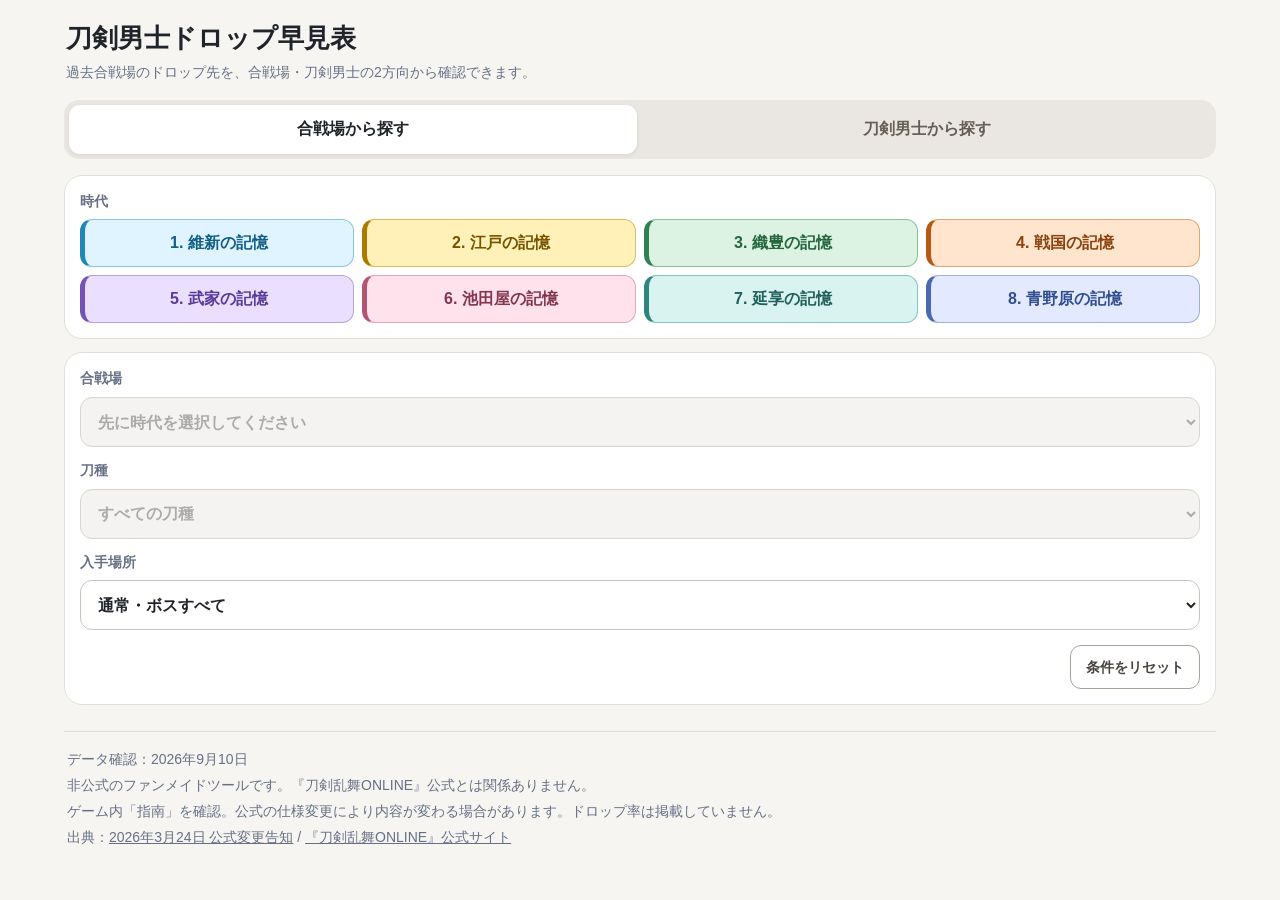
==== commit 9804a066: "Sync interactive preview enhancements" ====
--- a/preview.html
+++ b/preview.html
@@ -8,14 +8,17 @@
   --muted:#667085;
   --line:#e3dfd8;
   --accent:#51473d;
-  --soft:#efebe6;
+  --soft:#4f473f;
 
-  --normal-bg:#edf4f8;
-  --normal-text:#24536d;
-  --boss-bg:#f8eee8;
-  --boss-text:#81452a;
-  --kebiishi-bg:#efe5f6;
-  --kebiishi-text:#663a7a;
+  --normal-bg:#0b5f7a;
+  --normal-text:#ffffff;
+  --normal-border:#07475b;
+  --boss-bg:#8b321f;
+  --boss-text:#ffffff;
+  --boss-border:#682516;
+  --kebiishi-bg:#5c3275;
+  --kebiishi-text:#ffffff;
+  --kebiishi-border:#432356;
 
   --radius:18px;
 }
@@ -40,8 +43,12 @@
   font-size:16px;
   line-height:1.55;
 }
-button,select{font:inherit}
+button,select,input{font:inherit}
 button{touch-action:manipulation}
+button:focus-visible,select:focus-visible,input:focus-visible{
+  outline:3px solid #2f6fa3;
+  outline-offset:2px;
+}
 
 .wrap{max-width:1180px;margin:0 auto;padding:18px 14px 48px}
 header{padding:4px 2px 16px}
@@ -100,7 +107,7 @@
 }
 .field+.field{margin-top:13px}
 
-select{
+select,input[type="search"]{
   width:100%;
   min-height:50px;
   border:1px solid #c9c4bc;
@@ -111,7 +118,28 @@
   font-size:16px;
   font-weight:750;
 }
+input[type="search"]::placeholder{color:#757575;font-weight:650}
 select:disabled{background:#f1efec;color:#888}
+.field-note{
+  min-height:22px;
+  margin-top:5px;
+  color:var(--muted);
+  font-size:13px;
+  font-weight:700;
+}
+.reset-row{display:flex;justify-content:flex-end;margin-top:15px}
+.reset-button{
+  min-height:44px;
+  border:1px solid #aaa39a;
+  border-radius:11px;
+  background:#fff;
+  color:#49433d;
+  padding:8px 15px;
+  font-size:14px;
+  font-weight:900;
+  cursor:pointer;
+}
+.reset-button:hover{background:#f1efec}
 .battlefield-select[class*="area-"]{
   background:var(--area-bg);
   border-color:var(--area-border);
@@ -159,15 +187,28 @@
   font-size:14px;
   font-weight:900;
 }
-.pill{background:var(--soft);color:#4e4841}
-.tag.normal{background:var(--normal-bg);color:var(--normal-text)}
-.tag.boss{background:var(--boss-bg);color:var(--boss-text)}
-.tag.kebiishi{background:var(--kebiishi-bg);color:var(--kebiishi-text)}
+.pill{
+  background:var(--soft);
+  border:1px solid #3c352f;
+  color:#fff;
+}
+.tag{
+  justify-content:center;
+  min-width:46px;
+  border:1px solid transparent;
+  letter-spacing:.02em;
+  box-shadow:0 1px 2px rgba(0,0,0,.14);
+}
+.tag.normal{background:var(--normal-bg);border-color:var(--normal-border);color:var(--normal-text)}
+.tag.boss{background:var(--boss-bg);border-color:var(--boss-border);color:var(--boss-text)}
+.tag.kebiishi{background:var(--kebiishi-bg);border-color:var(--kebiishi-border);color:var(--kebiishi-text)}
 .battle-id{
   background:var(--area-bg);
   border:1px solid var(--area-border);
   color:var(--area-text);
+  flex:0 0 auto;
   line-height:1;
+  white-space:nowrap;
 }
 
 .area-panel{
@@ -230,7 +271,7 @@
 
 .kebiishi-box{
   margin-top:14px;
-  border:1px solid #e0d5e7;
+  border:1px solid var(--kebiishi-border);
   border-radius:14px;
   overflow:hidden;
   background:#fbf9fc;
@@ -239,7 +280,7 @@
   width:100%;
   min-height:50px;
   border:0;
-  background:#f3edf7;
+  background:var(--kebiishi-bg);
   color:var(--kebiishi-text);
   padding:12px 14px;
   font-size:14px;
@@ -281,15 +322,21 @@
   .card{padding:9px}
   .name{font-size:14px}
   .type{font-size:14px}
+  .reset-button{width:100%}
 }
 </style></head><body>
 <main class="wrap"><header><h1>刀剣男士ドロップ早見表</h1><p class="sub">過去合戦場のドロップ先を、合戦場・刀剣男士の2方向から確認できます。</p></header>
 <nav class="tabs" aria-label="検索方法"><button class="tab active" type="button" data-tab="battle">合戦場から探す</button><button class="tab" type="button" data-tab="touken">刀剣男士から探す</button></nav>
 <section id="battle" class="panel active"><div class="box"><span class="label">時代</span><div class="era-buttons" id="eraButtons"></div></div>
 <div class="box"><div class="field"><label class="label" for="battlefieldSelect">合戦場</label><select id="battlefieldSelect" disabled><option>先に時代を選択してください</option></select></div>
-<div class="field"><label class="label" for="battleType">刀種</label><select id="battleType" disabled><option value="">すべての刀種</option></select></div></div><div id="battleResult"></div></section>
-<section id="touken" class="panel"><div class="box"><div class="field"><label class="label" for="toukenType">刀種</label><select id="toukenType"></select></div>
-<div class="field"><label class="label" for="toukenSelect">刀剣男士</label><select id="toukenSelect"></select></div></div><div id="toukenResult"></div></section>
+<div class="field"><label class="label" for="battleType">刀種</label><select id="battleType" disabled><option value="">すべての刀種</option></select></div>
+<div class="field"><label class="label" for="battleDropFilter">入手場所</label><select id="battleDropFilter"><option value="">通常・ボスすべて</option><option value="normal">通常マスのみ</option><option value="boss">ボスマスのみ</option></select></div>
+<div class="reset-row"><button id="battleReset" class="reset-button" type="button">条件をリセット</button></div></div><div id="battleResult"></div></section>
+<section id="touken" class="panel"><div class="box"><div class="field"><label class="label" for="toukenSearch">刀剣男士名で絞り込み</label><input id="toukenSearch" type="search" placeholder="名前の一部を入力" autocomplete="off"><div id="toukenSearchStatus" class="field-note" aria-live="polite"></div></div>
+<div class="field"><label class="label" for="toukenType">刀種</label><select id="toukenType"></select></div>
+<div class="field"><label class="label" for="toukenSelect">刀剣男士</label><select id="toukenSelect"></select></div>
+<div class="field"><label class="label" for="toukenDropFilter">入手場所</label><select id="toukenDropFilter"><option value="">通常・ボスすべて</option><option value="normal">通常マスのみ</option><option value="boss">ボスマスのみ</option></select></div>
+<div class="reset-row"><button id="toukenReset" class="reset-button" type="button">条件をリセット</button></div></div><div id="toukenResult"></div></section>
 <footer><div id="verifiedAt">データ確認：2026年9月10日</div><div>非公式のファンメイドツールです。『刀剣乱舞ONLINE』公式とは関係ありません。</div>
 <div>ゲーム内「指南」を確認。公式の仕様変更により内容が変わる場合があります。ドロップ率は掲載していません。</div>
 <div>出典：<a href="https://www.toukenranbu.jp/game-topics/4798/" target="_blank" rel="noopener">2026年3月24日 公式変更告知</a> /
@@ -8338,6 +8385,7 @@
 const typeOrder=t=>["短刀","脇差","打刀","太刀","大太刀","槍","薙刀","剣"].indexOf(t);
 const areaNo=id=>Number(String(id).split("-")[0]);
 const areaClass=id=>`area-${areaNo(id)}`;
+const normalizeQuery=value=>value.normalize("NFKC").replace(/[\s　]+/g,"").toLowerCase();
 
 function optionStyle(area){
   const c=AREA_COLORS[area];
@@ -8397,6 +8445,21 @@
 });
 
 $("#battleType").addEventListener("change",renderBattle);
+$("#battleDropFilter").addEventListener("change",renderBattle);
+$("#battleReset").addEventListener("click",resetBattle);
+
+function resetBattle(){
+  state.era=null;
+  document.querySelectorAll(".era").forEach(x=>x.classList.remove("active"));
+  const battlefield=$("#battlefieldSelect");
+  battlefield.disabled=true;
+  battlefield.innerHTML="<option>先に時代を選択してください</option>";
+  applyBattlefieldSelectColor("");
+  $("#battleType").disabled=true;
+  $("#battleType").innerHTML='<option value="">すべての刀種</option>';
+  $("#battleDropFilter").value="";
+  $("#battleResult").innerHTML="";
+}
 
 function renderBattle(){
   const id=$("#battlefieldSelect").value;
@@ -8404,6 +8467,7 @@
 
   const bf=bfById(id);
   const filter=$("#battleType").value;
+  const dropFilter=$("#battleDropFilter").value;
   const cls=areaClass(id);
 
   let rows=state.data.drops
@@ -8411,6 +8475,7 @@
     .map(x=>({...x,t:toukenById(x.toukenId)}));
 
   if(filter) rows=rows.filter(x=>x.t.type===filter);
+  if(dropFilter) rows=rows.filter(x=>x[dropFilter]);
   rows.sort((a,b)=>a.t.album-b.t.album);
 
   const kebiishi=state.data.kebiishiToukenIds.map(toukenById).sort((a,b)=>a.album-b.album);
@@ -8480,18 +8545,46 @@
   $("#toukenType").innerHTML='<option value="">すべての刀種</option>'+types.map(x=>`<option>${x}</option>`).join("");
   refreshToukenSelect();
   $("#toukenType").addEventListener("change",refreshToukenSelect);
+  $("#toukenSearch").addEventListener("input",refreshToukenSelect);
   $("#toukenSelect").addEventListener("change",renderTouken);
+  $("#toukenDropFilter").addEventListener("change",renderTouken);
+  $("#toukenReset").addEventListener("click",resetTouken);
 }
 
 function refreshToukenSelect(){
   const type=$("#toukenType").value;
+  const query=normalizeQuery($("#toukenSearch").value);
+  const select=$("#toukenSelect");
+  const current=select.value;
   const list=state.data.touken
     .filter(x=>!type||x.type===type)
+    .filter(x=>!query||normalizeQuery(x.name).includes(query))
     .sort((a,b)=>a.album-b.album);
 
-  $("#toukenSelect").innerHTML='<option value="">刀剣男士を選択</option>'+
-    list.map(t=>`<option value="${t.id}">${t.name}</option>`).join("");
-  $("#toukenResult").innerHTML="";
+  select.disabled=list.length===0;
+  select.innerHTML=list.length
+    ? '<option value="">刀剣男士を選択</option>'+list.map(t=>`<option value="${t.id}">${t.name}</option>`).join("")
+    : '<option value="">一致する刀剣男士はいません</option>';
+
+  const keepCurrent=list.some(t=>t.id===current);
+  if(keepCurrent){
+    select.value=current;
+    renderTouken();
+  }else{
+    $("#toukenResult").innerHTML="";
+  }
+
+  $("#toukenSearchStatus").textContent=(query||type)
+    ? `${list.length}振が候補です`
+    : `${list.length}振から選択できます`;
+}
+
+function resetTouken(){
+  $("#toukenSearch").value="";
+  $("#toukenType").value="";
+  $("#toukenDropFilter").value="";
+  $("#toukenSelect").value="";
+  refreshToukenSelect();
 }
 
 function renderTouken(){
@@ -8502,10 +8595,13 @@
   }
 
   const t=toukenById(id);
-  const rows=state.data.drops
+  const dropFilter=$("#toukenDropFilter").value;
+  let rows=state.data.drops
     .filter(x=>x.toukenId===id)
     .map(x=>({...x,b:bfById(x.battlefieldId)}))
     .sort((a,b)=>a.b.id.localeCompare(b.b.id,undefined,{numeric:true}));
+
+  if(dropFilter) rows=rows.filter(x=>x[dropFilter]);
 
   const isKebiishi=state.data.kebiishiToukenIds.includes(id);
 
